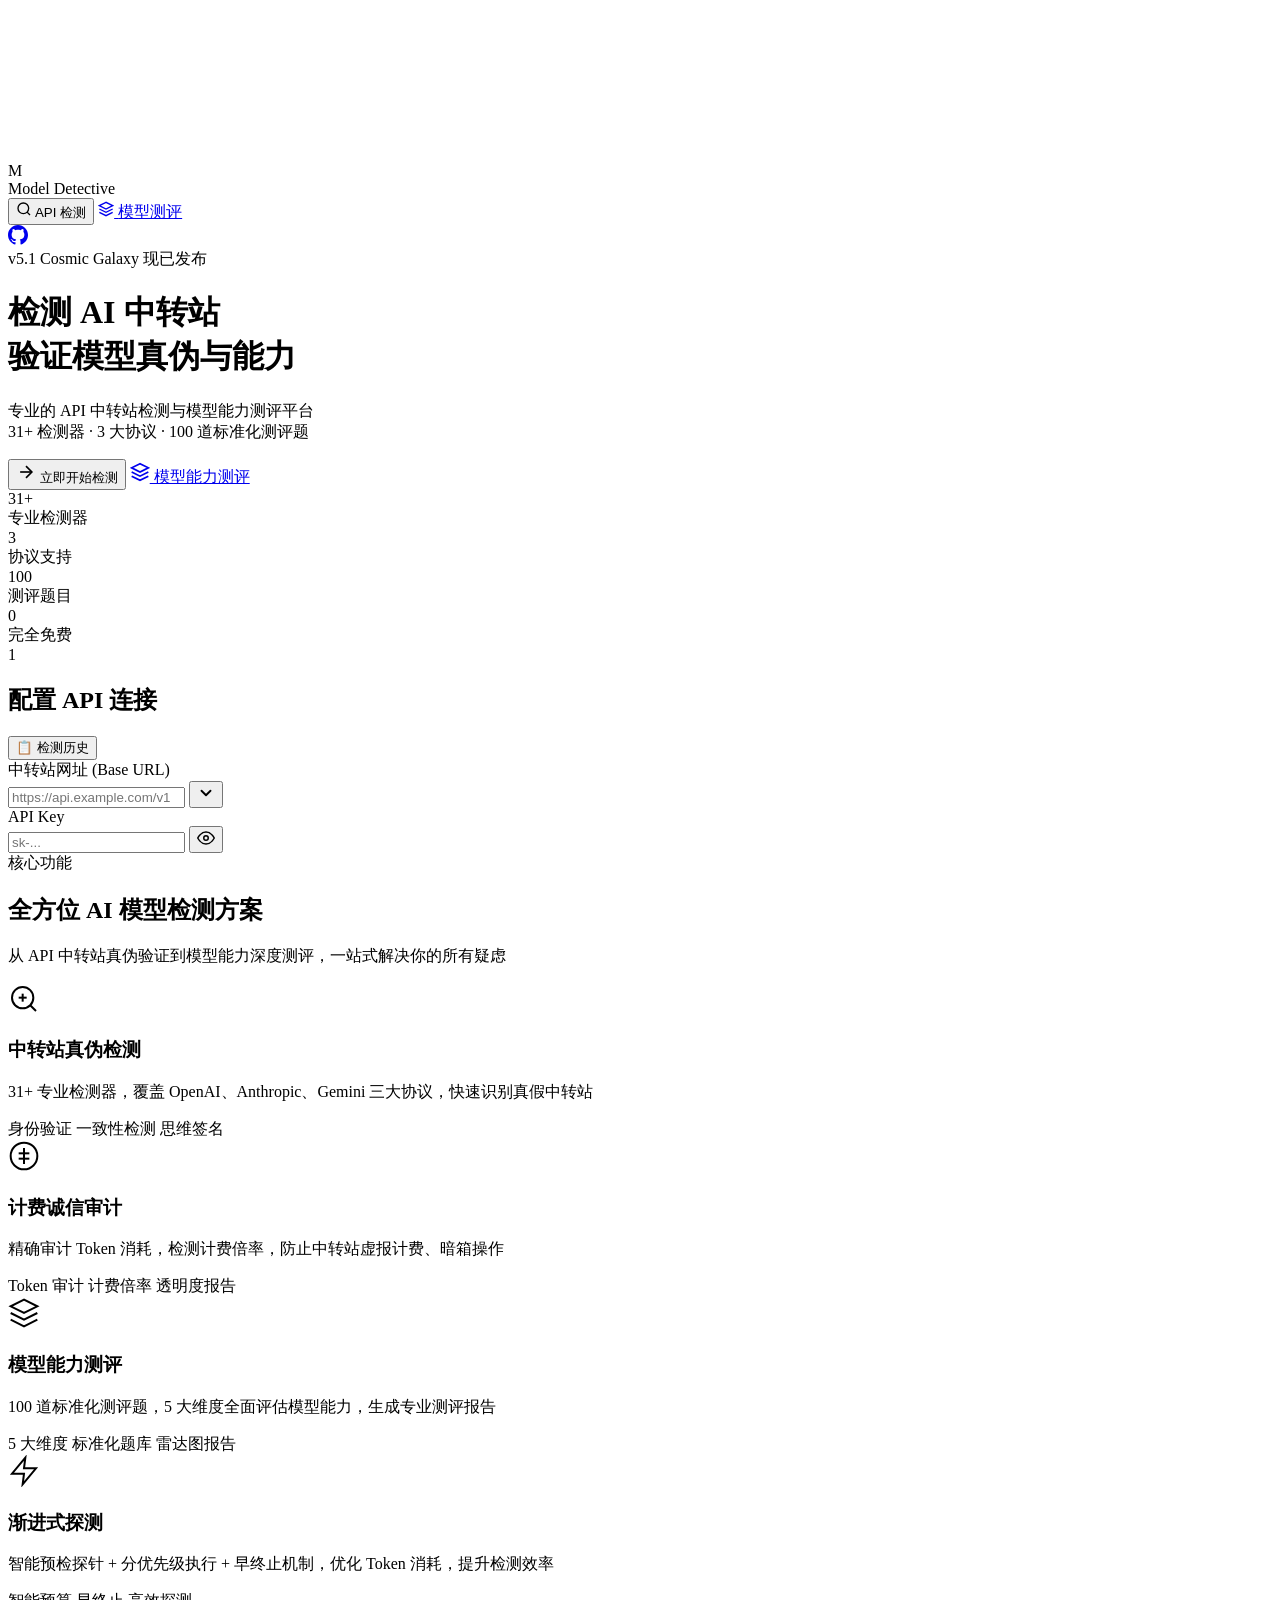
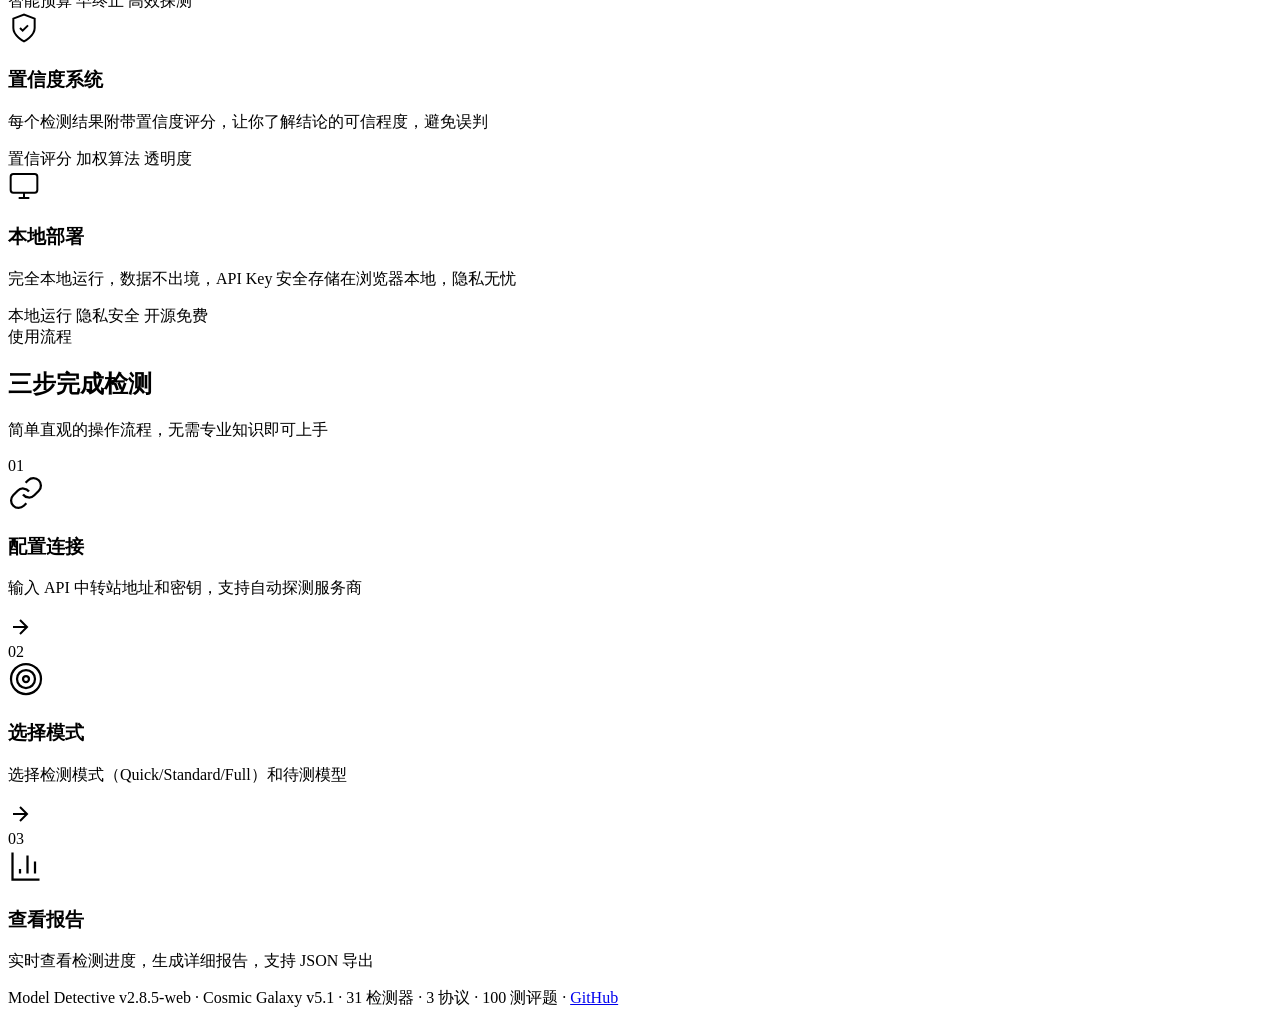
==== web/templates/index.html @ b05b96d1 "refactor: 移除按次收费模式（pay_per_call）相关代码 按次收费模式不是特殊检测逻辑，仅减少检测器数量+改变计费方式。 标准模式已能正确检测按次收费中转站（如 gorouter.ap" ====
<!DOCTYPE html>
<html lang="zh-CN">
<head>
    <meta charset="UTF-8">
    <meta name="viewport" content="width=device-width, initial-scale=1.0">
    <title>Model Detective — API 中转站检测 & 模型能力测评</title>
    <link rel="icon" href="data:image/svg+xml,<svg xmlns='http://www.w3.org/2000/svg' viewBox='0 0 100 100'><text y='.9em' font-size='90'>🔍</text></svg>">
    <link rel="preconnect" href="https://fonts.googleapis.com">
    <link rel="preconnect" href="https://fonts.gstatic.com" crossorigin>
    <link href="https://fonts.googleapis.com/css2?family=Inter:wght@400;500;600;700;800&family=JetBrains+Mono:wght@400;500;600&display=swap" rel="stylesheet">
    <link rel="stylesheet" href="/static/style.css?v=COSMIC_V5_1_20260804">
</head>
<body>
<canvas id="star-canvas"></canvas>
<div class="scroll-progress" id="scroll-progress"></div>
<div id="app">

<!-- ===== Navigation Bar ===== -->
<nav class="navbar">
    <div class="nav-brand" onclick="goToHome()" style="cursor: pointer;" title="返回首页">
        <div class="nav-logo">M</div>
        <span class="nav-title">Model Detective</span>
    </div>
    <div class="nav-tabs">
        <button class="nav-tab active" id="tab-detection" type="button">
            <span class="nav-tab-icon"><svg width="16" height="16" viewBox="0 0 24 24" fill="none" stroke="currentColor" stroke-width="2"><circle cx="11" cy="11" r="8"/><path d="m21 21-4.35-4.35"/></svg></span>
            <span class="nav-tab-text">API 检测</span>
        </button>
        <a href="/evaluation" class="nav-tab" id="tab-evaluation">
            <span class="nav-tab-icon"><svg width="16" height="16" viewBox="0 0 24 24" fill="none" stroke="currentColor" stroke-width="2"><path d="M12 2L2 7l10 5 10-5-10-5z"/><path d="M2 17l10 5 10-5"/><path d="M2 12l10 5 10-5"/></svg></span>
            <span class="nav-tab-text">模型测评</span>
        </a>
    </div>
    <div class="nav-actions">
        <a href="https://github.com" target="_blank" class="nav-link" title="GitHub">
            <svg width="20" height="20" viewBox="0 0 24 24" fill="currentColor"><path d="M12 0c-6.626 0-12 5.373-12 12 0 5.302 3.438 9.8 8.207 11.387.599.111.793-.261.793-.577v-2.234c-3.338.726-4.033-1.416-4.033-1.416-.546-1.387-1.333-1.756-1.333-1.756-1.089-.745.083-.729.083-.729 1.205.084 1.839 1.237 1.839 1.237 1.07 1.834 2.807 1.304 3.492.997.107-.775.418-1.305.762-1.604-2.665-.305-5.467-1.334-5.467-5.931 0-1.311.469-2.381 1.236-3.221-.124-.303-.535-1.524.117-3.176 0 0 1.008-.322 3.301 1.23.957-.266 1.983-.399 3.003-.404 1.02.005 2.047.138 3.006.404 2.291-1.552 3.297-1.23 3.297-1.23.653 1.653.242 2.874.118 3.176.77.84 1.235 1.911 1.235 3.221 0 4.609-2.807 5.624-5.479 5.921.43.372.823 1.102.823 2.222v3.293c0 .319.192.694.801.576 4.765-1.589 8.199-6.086 8.199-11.386 0-6.627-5.373-12-12-12z"/></svg>
        </a>
    </div>
</nav>

<!-- ===== Hero Section ===== -->
<header class="hero-section">
    <div class="hero-particles" id="hero-particles"></div>
    <div class="hero-aurora"></div>
    <div class="hero-content-wrapper">
        <div class="hero-badge">
            <span class="badge-dot"></span>
            <span>v5.1 Cosmic Galaxy 现已发布</span>
        </div>
<h1 class="hero-title">
                <span class="gradient-text cosmic-text">检测 AI 中转站</span>
                <br><span class="cosmic-subtitle">验证模型真伪与能力</span>
            </h1>
        <p class="hero-subtitle">
            专业的 API 中转站检测与模型能力测评平台
            <br>31+ 检测器 · 3 大协议 · 100 道标准化测评题
        </p>
        <div class="hero-cta">
            <button class="btn-cta-primary" onclick="scrollToConfig()" type="button">
                <span><svg width="20" height="20" viewBox="0 0 24 24" fill="none" stroke="currentColor" stroke-width="2"><path d="M5 12h14"/><path d="m12 5 7 7-7 7"/></svg></span> 立即开始检测
            </button>
            <a href="/evaluation" class="btn-cta-secondary">
                <span><svg width="20" height="20" viewBox="0 0 24 24" fill="none" stroke="currentColor" stroke-width="2"><path d="M12 2L2 7l10 5 10-5-10-5z"/><path d="M2 17l10 5 10-5"/><path d="M2 12l10 5 10-5"/></svg></span> 模型能力测评
            </a>
        </div>
        
        <!-- Stats Bar -->
        <div class="hero-stats-bar">
            <div class="stat-item">
                <div class="stat-number">31+</div>
                <div class="stat-label">专业检测器</div>
            </div>
            <div class="stat-divider"></div>
            <div class="stat-item">
                <div class="stat-number">3</div>
                <div class="stat-label">协议支持</div>
            </div>
            <div class="stat-divider"></div>
            <div class="stat-item">
                <div class="stat-number">100</div>
                <div class="stat-label">测评题目</div>
            </div>
            <div class="stat-divider"></div>
            <div class="stat-item">
                <div class="stat-number">0</div>
                <div class="stat-label">完全免费</div>
            </div>
        </div>
    </div>
    
</header>

<!-- ===== Quick Start Config Section ===== -->
<section class="quick-start-section" id="quick-start">
    <div class="container">
        <div class="card quick-config-card" id="step-config">
            <div class="card-head">
                <span class="step-badge">1</span>
                <h2>配置 API 连接</h2>
                <div class="card-actions">
                    <button class="btn-ghost" id="history-btn" type="button">📋 检测历史</button>
                </div>
            </div>
            <div class="card-body">
                <div class="field-row">
                    <div class="field">
                        <label for="base_url">中转站网址 (Base URL)</label>
                        <div class="input-wrap has-suffix">
                            <input type="text" id="base_url" placeholder="https://api.example.com/v1" autocomplete="off" spellcheck="false">
                            <button class="btn-icon" id="provider-btn" title="选择预置服务商" type="button">
                                <svg width="18" height="18" viewBox="0 0 24 24" fill="none" stroke="currentColor" stroke-width="2.5" stroke-linecap="round" stroke-linejoin="round"><polyline points="6 9 12 15 18 9"/></svg>
                            </button>
                            <div class="autocomplete" id="url-autocomplete" hidden></div>
                        </div>
                        <div class="dropdown" id="provider-dropdown" hidden>
                            <div class="dropdown-search">
                                <input type="text" id="provider-search" placeholder="搜索服务商..." autocomplete="off">
                            </div>
                            <div class="dropdown-list" id="provider-list"></div>
                        </div>
                    </div>
                    <div class="field">
                        <label for="api_key">API Key</label>
                        <div class="input-wrap has-suffix">
                            <input type="password" id="api_key" placeholder="sk-..." autocomplete="off" spellcheck="false">
                            <button class="btn-icon" id="toggle-key" title="显示/隐藏密钥" type="button">
                                <svg class="icon-eye" width="18" height="18" viewBox="0 0 24 24" fill="none" stroke="currentColor" stroke-width="2" stroke-linecap="round" stroke-linejoin="round"><path d="M1 12s4-8 11-8 11 8 11 8-4 8-11 8-11-8-11-8z"/><circle cx="12" cy="12" r="3"/></svg>
                                <svg class="icon-eye-off" width="18" height="18" viewBox="0 0 24 24" fill="none" stroke="currentColor" stroke-width="2" stroke-linecap="round" stroke-linejoin="round" style="display:none"><path d="M17.94 17.94A10.07 10.07 0 0 1 12 20c-7 0-11-8-11-8a18.45 18.45 0 0 1 5.06-5.94M9.9 4.24A9.12 9.12 0 0 1 12 4c7 0 11 8 11 8a18.5 18.5 0 0 1-2.16 3.19m-6.72-1.07a3 3 0 1 1-4.24-4.24"/><line x1="1" y1="1" x2="23" y2="23"/></svg>
                            </button>
                        </div>
                    </div>
                </div>
                

                <div class="probe-status" id="probe-pill" hidden></div>
                
                <!-- 探测成功后显示的内容 -->
                <div id="detection-workflow" hidden>
                    <!-- Step 2: Model Selection -->
                    <div class="workflow-step" id="workflow-models">
                        <div class="workflow-step-header">
                            <span class="step-badge">2</span>
                            <h3>选择检测模型</h3>
                            <div class="step-actions">
                                <button class="btn-ghost btn-sm" id="select-all-models" type="button">全选</button>
                                <button class="btn-ghost btn-sm" id="deselect-all-models" type="button">清空</button>
                                <button class="btn-ghost btn-sm" id="manual-model-btn" type="button">+ 手动添加</button>
                            </div>
                        </div>
                        <div class="selected-models-bar" id="selected-models-bar">
                            <span class="selected-count" id="selected-count">已选择 0 个模型</span>
                            <div class="selected-tags" id="selected-tags"></div>
                        </div>
                        <div class="manual-row" id="manual-input-row" hidden>
                            <input type="text" id="manual-model-input" placeholder="输入模型名 (如 gpt-4o, claude-sonnet-4-5-20250514)..." autocomplete="off">
                            <button class="btn-secondary" id="add-manual-model" type="button">添加</button>
                        </div>
                        <div class="tab-bar" id="protocol-tabs">
                            <button class="tab active" data-proto="all" type="button">全部</button>
                            <button class="tab" data-proto="anthropic" type="button"><span class="dot dot-anthropic"></span>Anthropic</button>
                            <button class="tab" data-proto="openai" type="button"><span class="dot dot-openai"></span>OpenAI</button>
                            <button class="tab" data-proto="gemini" type="button"><span class="dot dot-gemini"></span>Gemini</button>
                        </div>
                        <div class="model-grid" id="model-grid"></div>
                    </div>
                    
                    <!-- Step 3: Detection Mode -->
                    <div class="workflow-step" id="workflow-mode">
                        <div class="workflow-step-header">
                            <span class="step-badge">3</span>
                            <h3>检测模式</h3>
                        </div>
                        <div class="mode-grid">
                            <div class="mode-card" data-mode="quick">
                                <div class="mode-header">
                                    <h4>Quick</h4>
                                    <span class="mode-time">~15s</span>
                                </div>
                                <p class="mode-desc">快速检查：基础请求、模型一致性、响应格式</p>
                            </div>
                            <div class="mode-card selected" data-mode="standard">
                                <span class="mode-recommend">推荐</span>
                                <div class="mode-header">
                                    <h4>Standard</h4>
                                    <span class="mode-time">~40s</span>
                                </div>
                                <p class="mode-desc">均衡覆盖：函数调用、完整性、计费审计、思维链</p>
                            </div>
                            <div class="mode-card" data-mode="full">
                                <div class="mode-header">
                                    <h4>Full</h4>
                                    <span class="mode-time">~70s+</span>
                                </div>
                                <p class="mode-desc">深度审计：结构化输出、长上下文、多轮对话、并发</p>
                            </div>
                        </div>
                    </div>
                    
                    <!-- Step 4: Launch -->
                    <div class="workflow-step" id="workflow-launch">
                        <div class="workflow-step-header">
                            <span class="step-badge">4</span>
                            <h3>启动检测</h3>
                        </div>
                        <div class="launch-box">
                            <div class="launch-summary" id="launch-summary"></div>
                            <button class="btn-primary btn-block" id="start-btn" type="button">开始检测</button>
                        </div>
                    </div>
                </div>
            </div>
        </div>
    </div>
</section>

<!-- ===== Features Section ===== -->
<section class="features-section" id="features-section">
    <div class="section-header">
        <span class="section-tag">核心功能</span>
        <h2 class="section-title">全方位 AI 模型检测方案</h2>
        <p class="section-desc">从 API 中转站真伪验证到模型能力深度测评，一站式解决你的所有疑虑</p>
    </div>
    <div class="features-grid">
        <div class="feature-card">
            <div class="feature-icon-wrapper">
                <div class="feature-icon">
                    <svg width="32" height="32" viewBox="0 0 24 24" fill="none" stroke="currentColor" stroke-width="1.5"><circle cx="11" cy="11" r="8"/><path d="m21 21-4.35-4.35"/><path d="M11 8v6"/><path d="M8 11h6"/></svg>
                </div>
                <div class="feature-glow"></div>
            </div>
            <h3 class="feature-title">中转站真伪检测</h3>
            <p class="feature-desc">31+ 专业检测器，覆盖 OpenAI、Anthropic、Gemini 三大协议，快速识别真假中转站</p>
            <div class="feature-tags">
                <span class="feature-tag">身份验证</span>
                <span class="feature-tag">一致性检测</span>
                <span class="feature-tag">思维签名</span>
            </div>
        </div>
        <div class="feature-card">
            <div class="feature-icon-wrapper">
                <div class="feature-icon">
                    <svg width="32" height="32" viewBox="0 0 24 24" fill="none" stroke="currentColor" stroke-width="1.5"><circle cx="12" cy="12" r="10"/><path d="M12 6v12"/><path d="M8 10h8"/><path d="M8 14h8"/></svg>
                </div>
                <div class="feature-glow"></div>
            </div>
            <h3 class="feature-title">计费诚信审计</h3>
            <p class="feature-desc">精确审计 Token 消耗，检测计费倍率，防止中转站虚报计费、暗箱操作</p>
            <div class="feature-tags">
                <span class="feature-tag">Token 审计</span>
                <span class="feature-tag">计费倍率</span>
                <span class="feature-tag">透明度报告</span>
            </div>
        </div>
        <div class="feature-card">
            <div class="feature-icon-wrapper">
                <div class="feature-icon">
                    <svg width="32" height="32" viewBox="0 0 24 24" fill="none" stroke="currentColor" stroke-width="1.5"><path d="M12 2L2 7l10 5 10-5-10-5z"/><path d="M2 17l10 5 10-5"/><path d="M2 12l10 5 10-5"/></svg>
                </div>
                <div class="feature-glow"></div>
            </div>
            <h3 class="feature-title">模型能力测评</h3>
            <p class="feature-desc">100 道标准化测评题，5 大维度全面评估模型能力，生成专业测评报告</p>
            <div class="feature-tags">
                <span class="feature-tag">5 大维度</span>
                <span class="feature-tag">标准化题库</span>
                <span class="feature-tag">雷达图报告</span>
            </div>
        </div>
        <div class="feature-card">
            <div class="feature-icon-wrapper">
                <div class="feature-icon">
                    <svg width="32" height="32" viewBox="0 0 24 24" fill="none" stroke="currentColor" stroke-width="1.5"><polygon points="13 2 3 14 12 14 11 22 21 10 12 10 13 2"/></svg>
                </div>
                <div class="feature-glow"></div>
            </div>
            <h3 class="feature-title">渐进式探测</h3>
            <p class="feature-desc">智能预检探针 + 分优先级执行 + 早终止机制，优化 Token 消耗，提升检测效率</p>
            <div class="feature-tags">
                <span class="feature-tag">智能预算</span>
                <span class="feature-tag">早终止</span>
                <span class="feature-tag">高效探测</span>
            </div>
        </div>
        <div class="feature-card">
            <div class="feature-icon-wrapper">
                <div class="feature-icon">
                    <svg width="32" height="32" viewBox="0 0 24 24" fill="none" stroke="currentColor" stroke-width="1.5"><path d="M12 22s8-4 8-10V5l-8-3-8 3v7c0 6 8 10 8 10z"/><path d="m9 12 2 2 4-4"/></svg>
                </div>
                <div class="feature-glow"></div>
            </div>
            <h3 class="feature-title">置信度系统</h3>
            <p class="feature-desc">每个检测结果附带置信度评分，让你了解结论的可信程度，避免误判</p>
            <div class="feature-tags">
                <span class="feature-tag">置信评分</span>
                <span class="feature-tag">加权算法</span>
                <span class="feature-tag">透明度</span>
            </div>
        </div>
        <div class="feature-card">
            <div class="feature-icon-wrapper">
                <div class="feature-icon">
                    <svg width="32" height="32" viewBox="0 0 24 24" fill="none" stroke="currentColor" stroke-width="1.5"><rect x="2" y="3" width="20" height="14" rx="2" ry="2"/><line x1="8" y1="21" x2="16" y2="21"/><line x1="12" y1="17" x2="12" y2="21"/></svg>
                </div>
                <div class="feature-glow"></div>
            </div>
            <h3 class="feature-title">本地部署</h3>
            <p class="feature-desc">完全本地运行，数据不出境，API Key 安全存储在浏览器本地，隐私无忧</p>
            <div class="feature-tags">
                <span class="feature-tag">本地运行</span>
                <span class="feature-tag">隐私安全</span>
                <span class="feature-tag">开源免费</span>
            </div>
        </div>
    </div>
</section>

<!-- ===== How It Works Section ===== -->
<section class="how-it-works-section" id="how-it-works">
    <div class="section-header">
        <span class="section-tag">使用流程</span>
        <h2 class="section-title">三步完成检测</h2>
        <p class="section-desc">简单直观的操作流程，无需专业知识即可上手</p>
    </div>
    <div class="steps-container">
        <div class="step-card">
            <div class="step-number">01</div>
            <div class="step-content">
                <div class="step-icon"><svg width="36" height="36" viewBox="0 0 24 24" fill="none" stroke="currentColor" stroke-width="1.5"><path d="M10 13a5 5 0 0 0 7.54.54l3-3a5 5 0 0 0-7.07-7.07l-1.72 1.71"/><path d="M14 11a5 5 0 0 0-7.54-.54l-3 3a5 5 0 0 0 7.07 7.07l1.71-1.71"/></svg></div>
                <h3 class="step-title">配置连接</h3>
                <p class="step-desc">输入 API 中转站地址和密钥，支持自动探测服务商</p>
            </div>
            <div class="step-arrow">
                <svg width="24" height="24" viewBox="0 0 24 24" fill="none" stroke="currentColor" stroke-width="2"><path d="M5 12h14M12 5l7 7-7 7"/></svg>
            </div>
        </div>
        <div class="step-card">
            <div class="step-number">02</div>
            <div class="step-content">
                <div class="step-icon"><svg width="36" height="36" viewBox="0 0 24 24" fill="none" stroke="currentColor" stroke-width="1.5"><circle cx="12" cy="12" r="10"/><circle cx="12" cy="12" r="6"/><circle cx="12" cy="12" r="2"/></svg></div>
                <h3 class="step-title">选择模式</h3>
                <p class="step-desc">选择检测模式（Quick/Standard/Full）和待测模型</p>
            </div>
            <div class="step-arrow">
                <svg width="24" height="24" viewBox="0 0 24 24" fill="none" stroke="currentColor" stroke-width="2"><path d="M5 12h14M12 5l7 7-7 7"/></svg>
            </div>
        </div>
        <div class="step-card">
            <div class="step-number">03</div>
            <div class="step-content">
                <div class="step-icon"><svg width="36" height="36" viewBox="0 0 24 24" fill="none" stroke="currentColor" stroke-width="1.5"><path d="M3 3v18h18"/><path d="M18 17V9"/><path d="M13 17V5"/><path d="M8 17v-3"/></svg></div>
                <h3 class="step-title">查看报告</h3>
                <p class="step-desc">实时查看检测进度，生成详细报告，支持 JSON 导出</p>
            </div>
        </div>
    </div>
</section>

<main class="container">

<!-- ===== API Detection Section ===== -->
<section id="section-detection">

<!-- ===== Step 5: Results ===== -->
<div class="card" id="step-results" hidden>
    <div class="card-head">
        <span class="step-badge">5</span>
        <h2>检测结果</h2>
    </div>
    <div class="card-body">
        <div id="progress-container"></div>
        <div id="results-container"></div>
    </div>
</div>

</section>

<!-- ===== Model Evaluation Section (已迁移至 /evaluation 独立页面) ===== -->
<section id="section-evaluation" hidden>

<!-- Evaluation Step 1: Connection -->
<div class="card eval-card" id="eval-step-config">
    <div class="card-head">
        <span class="step-badge eval-badge">1</span>
        <h2>🧪 测评配置</h2>
    </div>
    <div class="card-body">
        <div class="eval-intro">
            <p>配置要测评的 API 中转站，用于发送测试题目并获取模型回答。</p>
        </div>
        <div class="field-row">
            <div class="field">
                <label for="eval-base_url">中转站网址 (Base URL)</label>
                <div class="input-wrap has-suffix">
                    <input type="text" id="eval-base_url" placeholder="https://api.example.com/v1" autocomplete="off" spellcheck="false">
                    <button class="btn-icon" id="eval-provider-btn" title="选择预置服务商" type="button">
                        <svg width="18" height="18" viewBox="0 0 24 24" fill="none" stroke="currentColor" stroke-width="2.5" stroke-linecap="round" stroke-linejoin="round"><polyline points="6 9 12 15 18 9"/></svg>
                    </button>
                    <div class="autocomplete" id="eval-url-autocomplete" hidden></div>
                </div>
                <div class="dropdown" id="eval-provider-dropdown" hidden>
                    <div class="dropdown-search">
                        <input type="text" id="eval-provider-search" placeholder="搜索服务商..." autocomplete="off">
                    </div>
                    <div class="dropdown-list" id="eval-provider-list"></div>
                </div>
            </div>
            <div class="field">
                <label for="eval-api_key">API Key</label>
                <div class="input-wrap has-suffix">
                    <input type="password" id="eval-api_key" placeholder="sk-..." autocomplete="off" spellcheck="false">
                    <button class="btn-icon" id="eval-toggle-key" title="显示/隐藏密钥" type="button">
                        <svg class="icon-eye" width="18" height="18" viewBox="0 0 24 24" fill="none" stroke="currentColor" stroke-width="2" stroke-linecap="round" stroke-linejoin="round"><path d="M1 12s4-8 11-8 11 8 11 8-4 8-11 8-11-8-11-8z"/><circle cx="12" cy="12" r="3"/></svg>
                        <svg class="icon-eye-off" width="18" height="18" viewBox="0 0 24 24" fill="none" stroke="currentColor" stroke-width="2" stroke-linecap="round" stroke-linejoin="round" style="display:none"><path d="M17.94 17.94A10.07 10.07 0 0 1 12 20c-7 0-11-8-11-8a18.45 18.45 0 0 1 5.06-5.94M9.9 4.24A9.12 9.12 0 0 1 12 4c7 0 11 8 11 8a18.5 18.5 0 0 1-2.16 3.19m-6.72-1.07a3 3 0 1 1-4.24-4.24"/><line x1="1" y1="1" x2="23" y2="23"/></svg>
                    </button>
                </div>
            </div>
        </div>
        <div class="probe-status" id="eval-probe-pill" hidden></div>
    </div>
</div>

<!-- Evaluation Step 2: Models -->
<div class="card" id="eval-step-models" hidden>
    <div class="card-head">
        <span class="step-badge">2</span>
        <h2>选择待测评模型</h2>
        <div class="card-actions">
            <button class="btn-ghost" id="eval-select-all-models" type="button">全选</button>
            <button class="btn-ghost" id="eval-deselect-all-models" type="button">清空</button>
            <button class="btn-ghost" id="eval-manual-model-btn" type="button">+ 手动添加</button>
        </div>
    </div>
    <div class="card-body">
        <div class="tab-bar" id="eval-protocol-tabs">
            <button class="tab active" data-eval-proto="all" type="button">全部</button>
            <button class="tab" data-eval-proto="anthropic" type="button"><span class="dot dot-anthropic"></span>Anthropic</button>
            <button class="tab" data-eval-proto="openai" type="button"><span class="dot dot-openai"></span>OpenAI</button>
            <button class="tab" data-eval-proto="gemini" type="button"><span class="dot dot-gemini"></span>Gemini</button>
        </div>
        <div class="manual-row" id="eval-manual-input-row" hidden>
            <input type="text" id="eval-manual-model-input" placeholder="输入模型名 (如 gpt-4o, claude-sonnet-4-5-20250514)..." autocomplete="off">
            <button class="btn-secondary" id="eval-add-manual-model" type="button">添加</button>
        </div>
        <div class="model-grid" id="eval-model-grid"></div>
        <div class="eval-section" style="margin-top: 1rem;">
            <div class="eval-section-title"><span class="icon">📋</span> 或手动输入模型列表（每行一个，或逗号分隔）</div>
            <textarea class="eval-models-input" id="eval-models-input" placeholder="agnes-2.5-flash&#10;deepseek-v4-pro&#10;mimo-v2.5-pro&#10;qwen-3.7-max&#10;glm-5.2"></textarea>
        </div>
    </div>
</div>

<!-- Evaluation Step 3: Dimensions -->
<div class="card" id="eval-step-dimensions" hidden>
    <div class="card-head">
        <span class="step-badge">3</span>
        <h2>选择测评维度</h2>
    </div>
    <div class="card-body">
        <div class="eval-section">
            <div class="eval-section-title"><span class="icon">📊</span> 测评维度（可多选）</div>
            <div class="eval-dimensions" id="eval-dimensions">
                <label class="eval-dim-checkbox checked" data-dim="basic_language">
                    <input type="checkbox" checked> 基础语言
                </label>
                <label class="eval-dim-checkbox checked" data-dim="technical">
                    <input type="checkbox" checked> 技术能力
                </label>
                <label class="eval-dim-checkbox checked" data-dim="advanced_cognition">
                    <input type="checkbox" checked> 高级认知
                </label>
                <label class="eval-dim-checkbox checked" data-dim="practical">
                    <input type="checkbox" checked> 实用能力
                </label>
                <label class="eval-dim-checkbox checked" data-dim="boundary">
                    <input type="checkbox" checked> 边界鲁棒
                </label>
            </div>
        </div>
        <div class="eval-section">
            <div class="eval-section-title"><span class="icon">⚡</span> 测评模式</div>
            <div class="eval-difficulty-row" id="eval-difficulty">
                <div class="eval-difficulty-option active" data-diff="quick">
                    <div class="diff-label">精简版</div>
                    <div class="diff-desc">20题 · 快速预览</div>
                    <div class="diff-time">~2分钟/模型</div>
                </div>
                <div class="eval-difficulty-option" data-diff="standard">
                    <div class="diff-label">标准版</div>
                    <div class="diff-desc">40题 · 均衡覆盖</div>
                    <div class="diff-time">~5分钟/模型</div>
                </div>
                <div class="eval-difficulty-option" data-diff="full">
                    <div class="diff-label">完整版</div>
                    <div class="diff-desc">100题 · 全面测评</div>
                    <div class="diff-time">~12分钟/模型</div>
                </div>
            </div>
        </div>
    </div>
</div>

<!-- Evaluation Step 4: Launch -->
<div class="card" id="eval-step-launch" hidden>
    <div class="card-head">
        <span class="step-badge">4</span>
        <h2>启动测评</h2>
    </div>
    <div class="card-body">
        <div class="summary-box" id="eval-launch-summary"></div>
        <button class="btn-primary btn-block" id="eval-start-btn" type="button">开始测评</button>
    </div>
</div>

<!-- Evaluation Step 5: Results -->
<div class="card" id="eval-step-results" hidden>
    <div class="card-head">
        <span class="step-badge">5</span>
        <h2>测评结果</h2>
    </div>
    <div class="card-body">
        <div id="eval-progress-container"></div>
        <div id="eval-results-container"></div>
    </div>
</div>

</section>

</main>

<!-- 回到顶部按钮 -->
<div id="back-to-top" class="back-to-top" style="display: none;">
    <button class="btn-top" onclick="window.scrollTo({top: 0, behavior: 'smooth'})" type="button" title="回到顶部">
        <svg width="20" height="20" viewBox="0 0 24 24" fill="none" stroke="currentColor" stroke-width="2.5" stroke-linecap="round" stroke-linejoin="round"><path d="M18 15l-6-6-6 6"/></svg>
    </button>
</div>

<footer class="footer">
    Model Detective v2.8.5-web · Cosmic Galaxy v5.1 · 31 检测器 · 3 协议 · 100 测评题 · <a href="https://github.com" target="_blank">GitHub</a>
</footer>

</div>
<script src="/static/starfield.js?v=COSMIC_V5_1_20260804"></script>
<script src="/static/app.js?v=COSMIC_V5_1_20260804"></script>
</body>
</html>
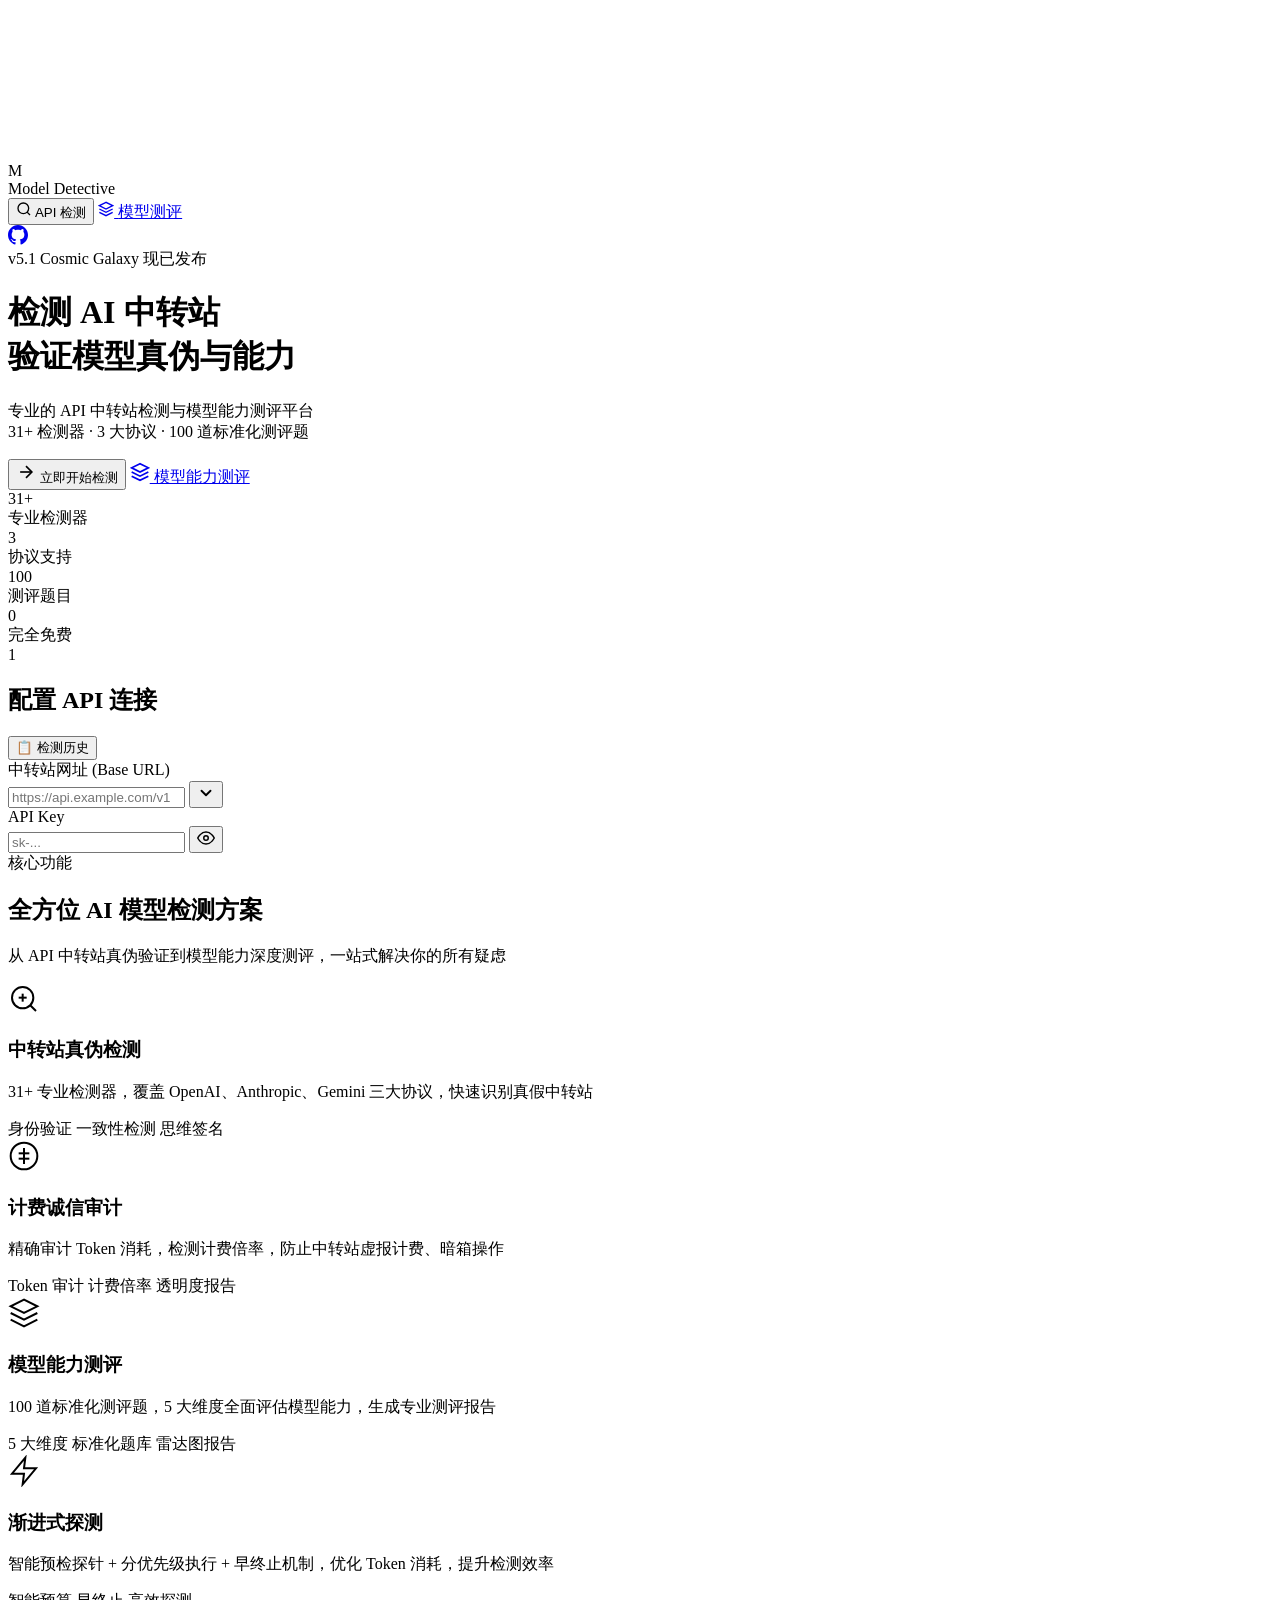
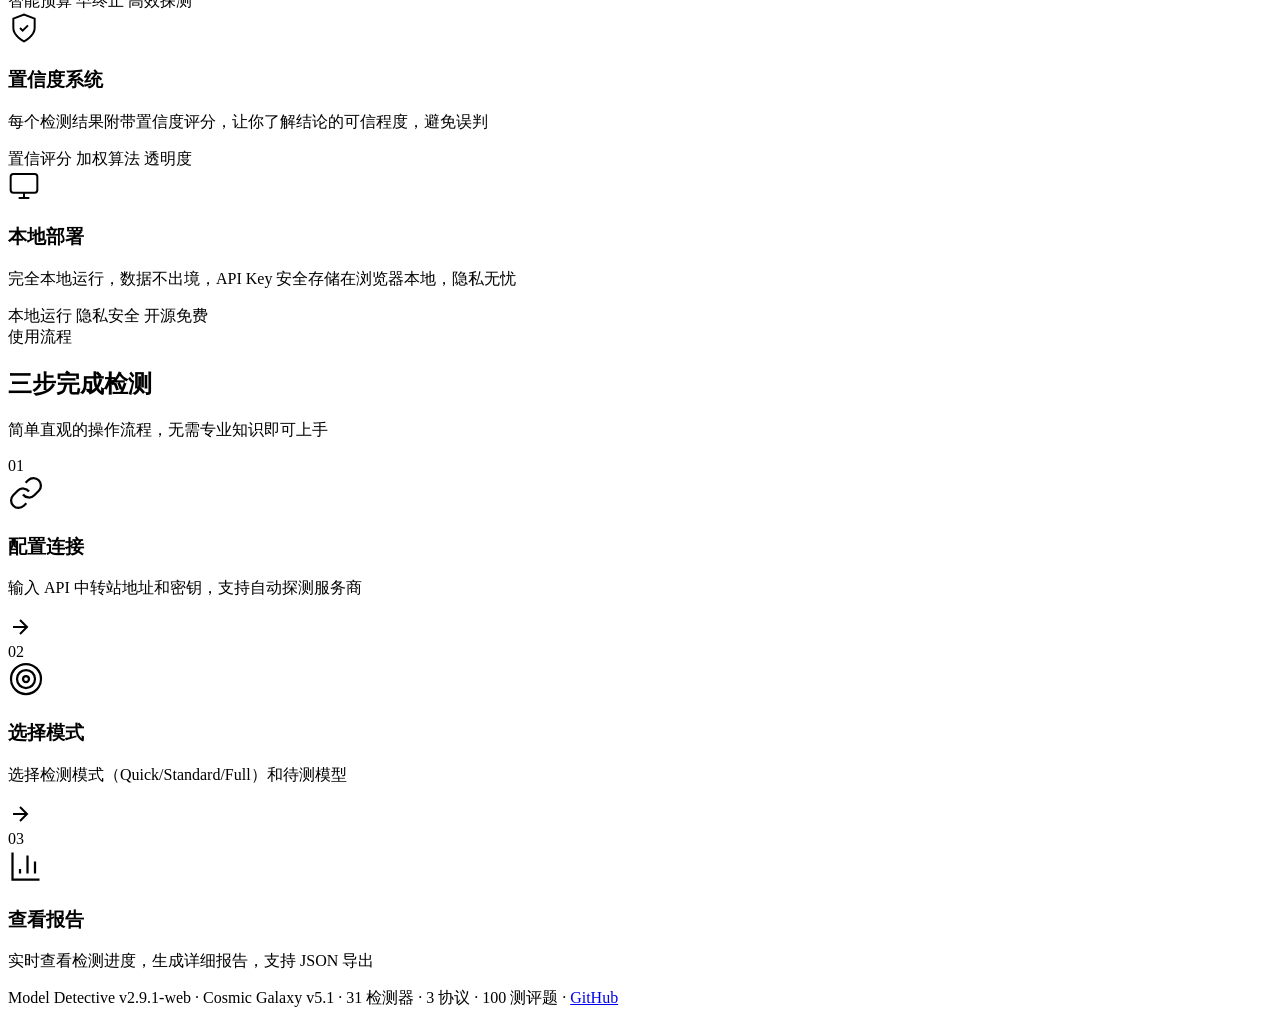
==== commit ef371e11: "fix: 自检修正——版本常量、GitHub 链接、移除残留硬编码 Key、文档计数 - 自检发现保留的 scripts/billing_audit.py 仍硬编码已作废的 qlhazycoder  " ====
--- a/web/templates/index.html
+++ b/web/templates/index.html
@@ -32,7 +32,7 @@
         </a>
     </div>
     <div class="nav-actions">
-        <a href="https://github.com" target="_blank" class="nav-link" title="GitHub">
+        <a href="https://github.com/Evan05-Ai/model-detective-v5" target="_blank" class="nav-link" title="GitHub">
             <svg width="20" height="20" viewBox="0 0 24 24" fill="currentColor"><path d="M12 0c-6.626 0-12 5.373-12 12 0 5.302 3.438 9.8 8.207 11.387.599.111.793-.261.793-.577v-2.234c-3.338.726-4.033-1.416-4.033-1.416-.546-1.387-1.333-1.756-1.333-1.756-1.089-.745.083-.729.083-.729 1.205.084 1.839 1.237 1.839 1.237 1.07 1.834 2.807 1.304 3.492.997.107-.775.418-1.305.762-1.604-2.665-.305-5.467-1.334-5.467-5.931 0-1.311.469-2.381 1.236-3.221-.124-.303-.535-1.524.117-3.176 0 0 1.008-.322 3.301 1.23.957-.266 1.983-.399 3.003-.404 1.02.005 2.047.138 3.006.404 2.291-1.552 3.297-1.23 3.297-1.23.653 1.653.242 2.874.118 3.176.77.84 1.235 1.911 1.235 3.221 0 4.609-2.807 5.624-5.479 5.921.43.372.823 1.102.823 2.222v3.293c0 .319.192.694.801.576 4.765-1.589 8.199-6.086 8.199-11.386 0-6.627-5.373-12-12-12z"/></svg>
         </a>
     </div>
@@ -535,7 +535,7 @@
 </div>
 
 <footer class="footer">
-    Model Detective v2.8.5-web · Cosmic Galaxy v5.1 · 31 检测器 · 3 协议 · 100 测评题 · <a href="https://github.com" target="_blank">GitHub</a>
+    Model Detective v2.9.1-web · Cosmic Galaxy v5.1 · 31 检测器 · 3 协议 · 100 测评题 · <a href="https://github.com/Evan05-Ai/model-detective-v5" target="_blank">GitHub</a>
 </footer>
 
 </div>
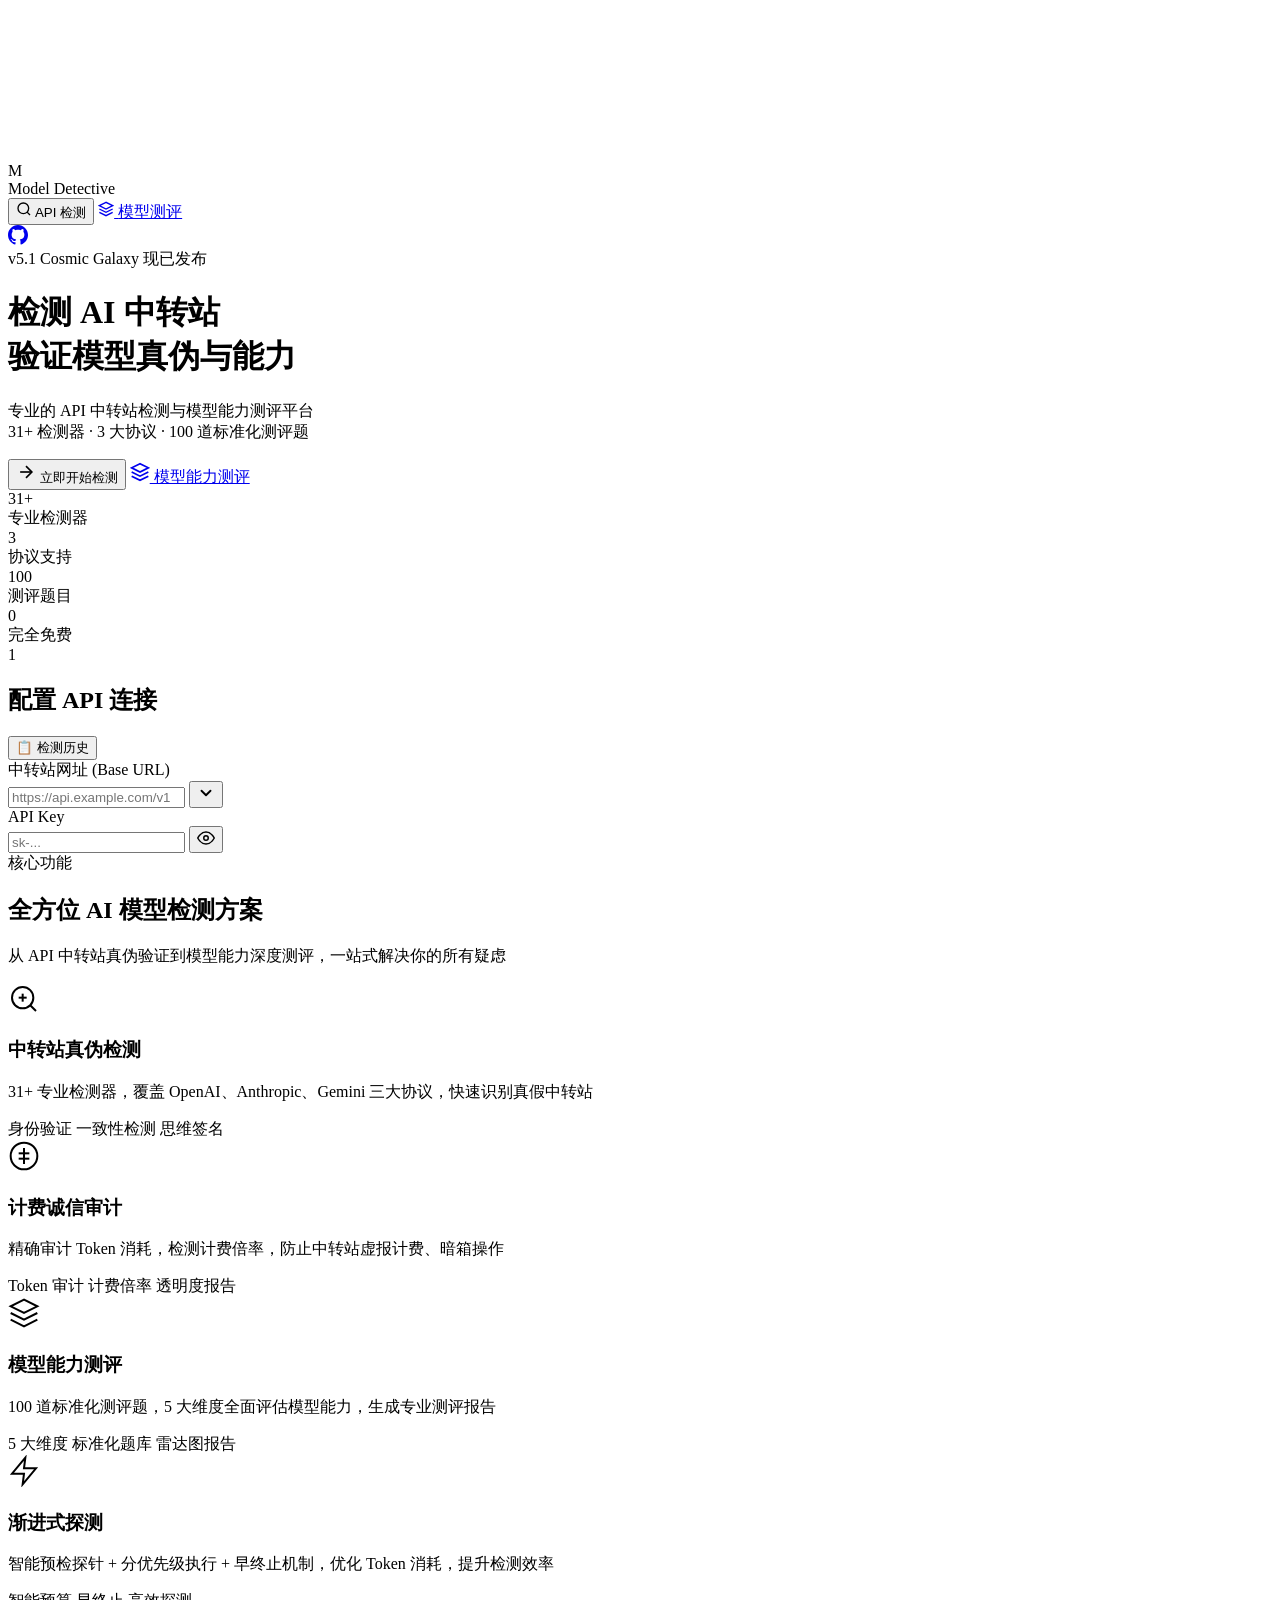
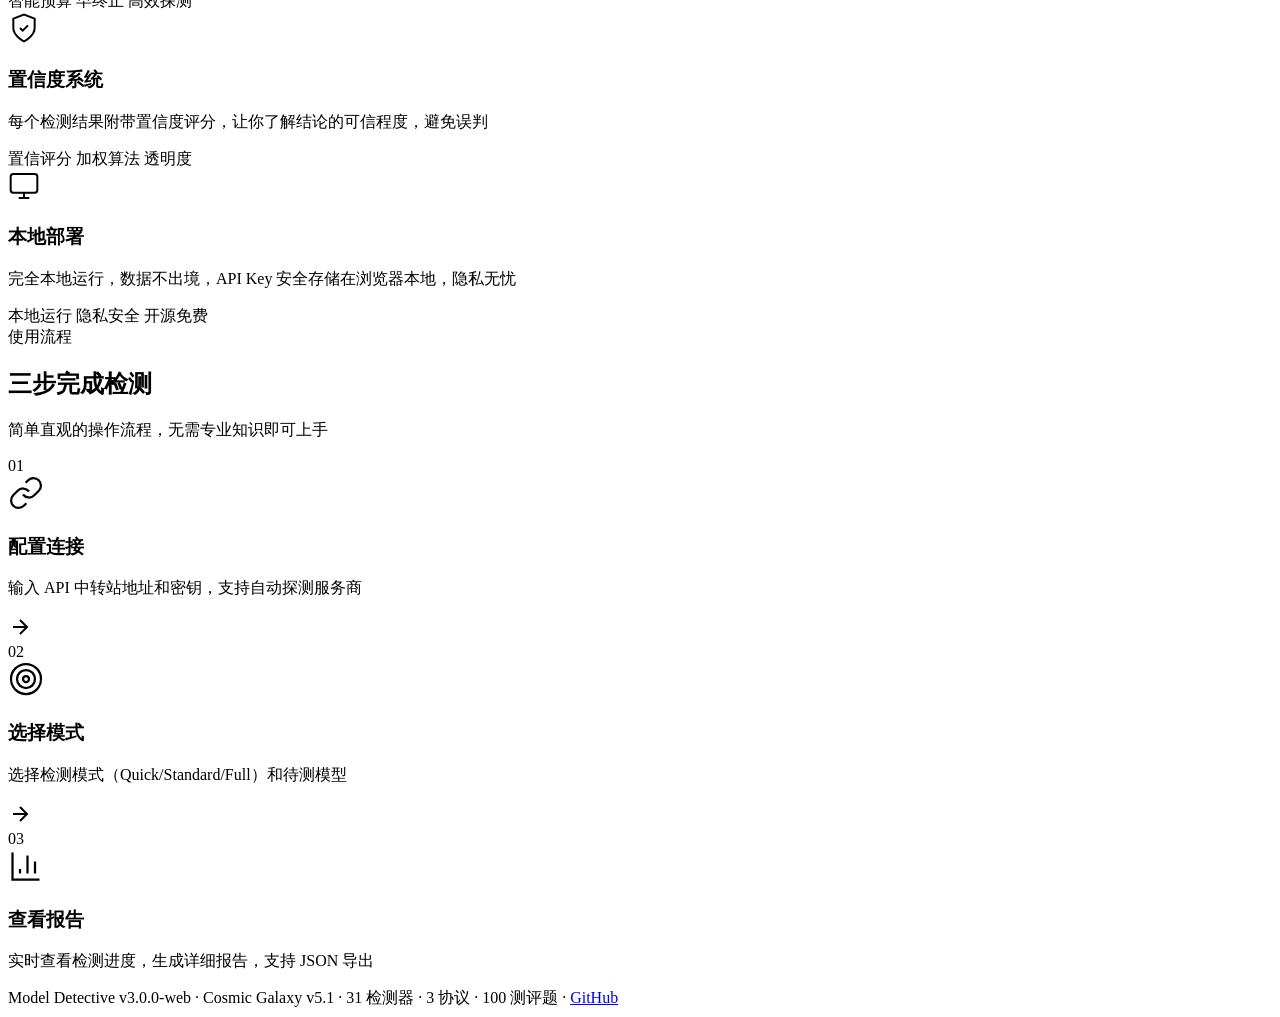
==== commit 477b1cc7: "feat: v3.0.0 惊艳升级——测评评分引擎重写 + SSRF 重定向防护 + 检测器升级 + 死代码清理 P1 修复: - 测评维度选择不再被 difficulty 静默覆盖（抽取 _sele" ====
--- a/web/templates/index.html
+++ b/web/templates/index.html
@@ -8,7 +8,7 @@
     <link rel="preconnect" href="https://fonts.googleapis.com">
     <link rel="preconnect" href="https://fonts.gstatic.com" crossorigin>
     <link href="https://fonts.googleapis.com/css2?family=Inter:wght@400;500;600;700;800&family=JetBrains+Mono:wght@400;500;600&display=swap" rel="stylesheet">
-    <link rel="stylesheet" href="/static/style.css?v=COSMIC_V5_1_20260804">
+    <link rel="stylesheet" href="/static/style.css?v=COSMIC_V300_20260906">
 </head>
 <body>
 <canvas id="star-canvas"></canvas>
@@ -374,157 +374,6 @@
 
 </section>
 
-<!-- ===== Model Evaluation Section (已迁移至 /evaluation 独立页面) ===== -->
-<section id="section-evaluation" hidden>
-
-<!-- Evaluation Step 1: Connection -->
-<div class="card eval-card" id="eval-step-config">
-    <div class="card-head">
-        <span class="step-badge eval-badge">1</span>
-        <h2>🧪 测评配置</h2>
-    </div>
-    <div class="card-body">
-        <div class="eval-intro">
-            <p>配置要测评的 API 中转站，用于发送测试题目并获取模型回答。</p>
-        </div>
-        <div class="field-row">
-            <div class="field">
-                <label for="eval-base_url">中转站网址 (Base URL)</label>
-                <div class="input-wrap has-suffix">
-                    <input type="text" id="eval-base_url" placeholder="https://api.example.com/v1" autocomplete="off" spellcheck="false">
-                    <button class="btn-icon" id="eval-provider-btn" title="选择预置服务商" type="button">
-                        <svg width="18" height="18" viewBox="0 0 24 24" fill="none" stroke="currentColor" stroke-width="2.5" stroke-linecap="round" stroke-linejoin="round"><polyline points="6 9 12 15 18 9"/></svg>
-                    </button>
-                    <div class="autocomplete" id="eval-url-autocomplete" hidden></div>
-                </div>
-                <div class="dropdown" id="eval-provider-dropdown" hidden>
-                    <div class="dropdown-search">
-                        <input type="text" id="eval-provider-search" placeholder="搜索服务商..." autocomplete="off">
-                    </div>
-                    <div class="dropdown-list" id="eval-provider-list"></div>
-                </div>
-            </div>
-            <div class="field">
-                <label for="eval-api_key">API Key</label>
-                <div class="input-wrap has-suffix">
-                    <input type="password" id="eval-api_key" placeholder="sk-..." autocomplete="off" spellcheck="false">
-                    <button class="btn-icon" id="eval-toggle-key" title="显示/隐藏密钥" type="button">
-                        <svg class="icon-eye" width="18" height="18" viewBox="0 0 24 24" fill="none" stroke="currentColor" stroke-width="2" stroke-linecap="round" stroke-linejoin="round"><path d="M1 12s4-8 11-8 11 8 11 8-4 8-11 8-11-8-11-8z"/><circle cx="12" cy="12" r="3"/></svg>
-                        <svg class="icon-eye-off" width="18" height="18" viewBox="0 0 24 24" fill="none" stroke="currentColor" stroke-width="2" stroke-linecap="round" stroke-linejoin="round" style="display:none"><path d="M17.94 17.94A10.07 10.07 0 0 1 12 20c-7 0-11-8-11-8a18.45 18.45 0 0 1 5.06-5.94M9.9 4.24A9.12 9.12 0 0 1 12 4c7 0 11 8 11 8a18.5 18.5 0 0 1-2.16 3.19m-6.72-1.07a3 3 0 1 1-4.24-4.24"/><line x1="1" y1="1" x2="23" y2="23"/></svg>
-                    </button>
-                </div>
-            </div>
-        </div>
-        <div class="probe-status" id="eval-probe-pill" hidden></div>
-    </div>
-</div>
-
-<!-- Evaluation Step 2: Models -->
-<div class="card" id="eval-step-models" hidden>
-    <div class="card-head">
-        <span class="step-badge">2</span>
-        <h2>选择待测评模型</h2>
-        <div class="card-actions">
-            <button class="btn-ghost" id="eval-select-all-models" type="button">全选</button>
-            <button class="btn-ghost" id="eval-deselect-all-models" type="button">清空</button>
-            <button class="btn-ghost" id="eval-manual-model-btn" type="button">+ 手动添加</button>
-        </div>
-    </div>
-    <div class="card-body">
-        <div class="tab-bar" id="eval-protocol-tabs">
-            <button class="tab active" data-eval-proto="all" type="button">全部</button>
-            <button class="tab" data-eval-proto="anthropic" type="button"><span class="dot dot-anthropic"></span>Anthropic</button>
-            <button class="tab" data-eval-proto="openai" type="button"><span class="dot dot-openai"></span>OpenAI</button>
-            <button class="tab" data-eval-proto="gemini" type="button"><span class="dot dot-gemini"></span>Gemini</button>
-        </div>
-        <div class="manual-row" id="eval-manual-input-row" hidden>
-            <input type="text" id="eval-manual-model-input" placeholder="输入模型名 (如 gpt-4o, claude-sonnet-4-5-20250514)..." autocomplete="off">
-            <button class="btn-secondary" id="eval-add-manual-model" type="button">添加</button>
-        </div>
-        <div class="model-grid" id="eval-model-grid"></div>
-        <div class="eval-section" style="margin-top: 1rem;">
-            <div class="eval-section-title"><span class="icon">📋</span> 或手动输入模型列表（每行一个，或逗号分隔）</div>
-            <textarea class="eval-models-input" id="eval-models-input" placeholder="agnes-2.5-flash&#10;deepseek-v4-pro&#10;mimo-v2.5-pro&#10;qwen-3.7-max&#10;glm-5.2"></textarea>
-        </div>
-    </div>
-</div>
-
-<!-- Evaluation Step 3: Dimensions -->
-<div class="card" id="eval-step-dimensions" hidden>
-    <div class="card-head">
-        <span class="step-badge">3</span>
-        <h2>选择测评维度</h2>
-    </div>
-    <div class="card-body">
-        <div class="eval-section">
-            <div class="eval-section-title"><span class="icon">📊</span> 测评维度（可多选）</div>
-            <div class="eval-dimensions" id="eval-dimensions">
-                <label class="eval-dim-checkbox checked" data-dim="basic_language">
-                    <input type="checkbox" checked> 基础语言
-                </label>
-                <label class="eval-dim-checkbox checked" data-dim="technical">
-                    <input type="checkbox" checked> 技术能力
-                </label>
-                <label class="eval-dim-checkbox checked" data-dim="advanced_cognition">
-                    <input type="checkbox" checked> 高级认知
-                </label>
-                <label class="eval-dim-checkbox checked" data-dim="practical">
-                    <input type="checkbox" checked> 实用能力
-                </label>
-                <label class="eval-dim-checkbox checked" data-dim="boundary">
-                    <input type="checkbox" checked> 边界鲁棒
-                </label>
-            </div>
-        </div>
-        <div class="eval-section">
-            <div class="eval-section-title"><span class="icon">⚡</span> 测评模式</div>
-            <div class="eval-difficulty-row" id="eval-difficulty">
-                <div class="eval-difficulty-option active" data-diff="quick">
-                    <div class="diff-label">精简版</div>
-                    <div class="diff-desc">20题 · 快速预览</div>
-                    <div class="diff-time">~2分钟/模型</div>
-                </div>
-                <div class="eval-difficulty-option" data-diff="standard">
-                    <div class="diff-label">标准版</div>
-                    <div class="diff-desc">40题 · 均衡覆盖</div>
-                    <div class="diff-time">~5分钟/模型</div>
-                </div>
-                <div class="eval-difficulty-option" data-diff="full">
-                    <div class="diff-label">完整版</div>
-                    <div class="diff-desc">100题 · 全面测评</div>
-                    <div class="diff-time">~12分钟/模型</div>
-                </div>
-            </div>
-        </div>
-    </div>
-</div>
-
-<!-- Evaluation Step 4: Launch -->
-<div class="card" id="eval-step-launch" hidden>
-    <div class="card-head">
-        <span class="step-badge">4</span>
-        <h2>启动测评</h2>
-    </div>
-    <div class="card-body">
-        <div class="summary-box" id="eval-launch-summary"></div>
-        <button class="btn-primary btn-block" id="eval-start-btn" type="button">开始测评</button>
-    </div>
-</div>
-
-<!-- Evaluation Step 5: Results -->
-<div class="card" id="eval-step-results" hidden>
-    <div class="card-head">
-        <span class="step-badge">5</span>
-        <h2>测评结果</h2>
-    </div>
-    <div class="card-body">
-        <div id="eval-progress-container"></div>
-        <div id="eval-results-container"></div>
-    </div>
-</div>
-
-</section>
-
 </main>
 
 <!-- 回到顶部按钮 -->
@@ -535,11 +384,11 @@
 </div>
 
 <footer class="footer">
-    Model Detective v2.9.1-web · Cosmic Galaxy v5.1 · 31 检测器 · 3 协议 · 100 测评题 · <a href="https://github.com/Evan05-Ai/model-detective-v5" target="_blank">GitHub</a>
+    Model Detective v3.0.0-web · Cosmic Galaxy v5.1 · 31 检测器 · 3 协议 · 100 测评题 · <a href="https://github.com/Evan05-Ai/model-detective-v5" target="_blank">GitHub</a>
 </footer>
 
 </div>
-<script src="/static/starfield.js?v=COSMIC_V5_1_20260804"></script>
-<script src="/static/app.js?v=COSMIC_V5_1_20260804"></script>
+<script src="/static/starfield.js?v=COSMIC_V300_20260906"></script>
+<script src="/static/app.js?v=COSMIC_V300_20260906"></script>
 </body>
 </html>
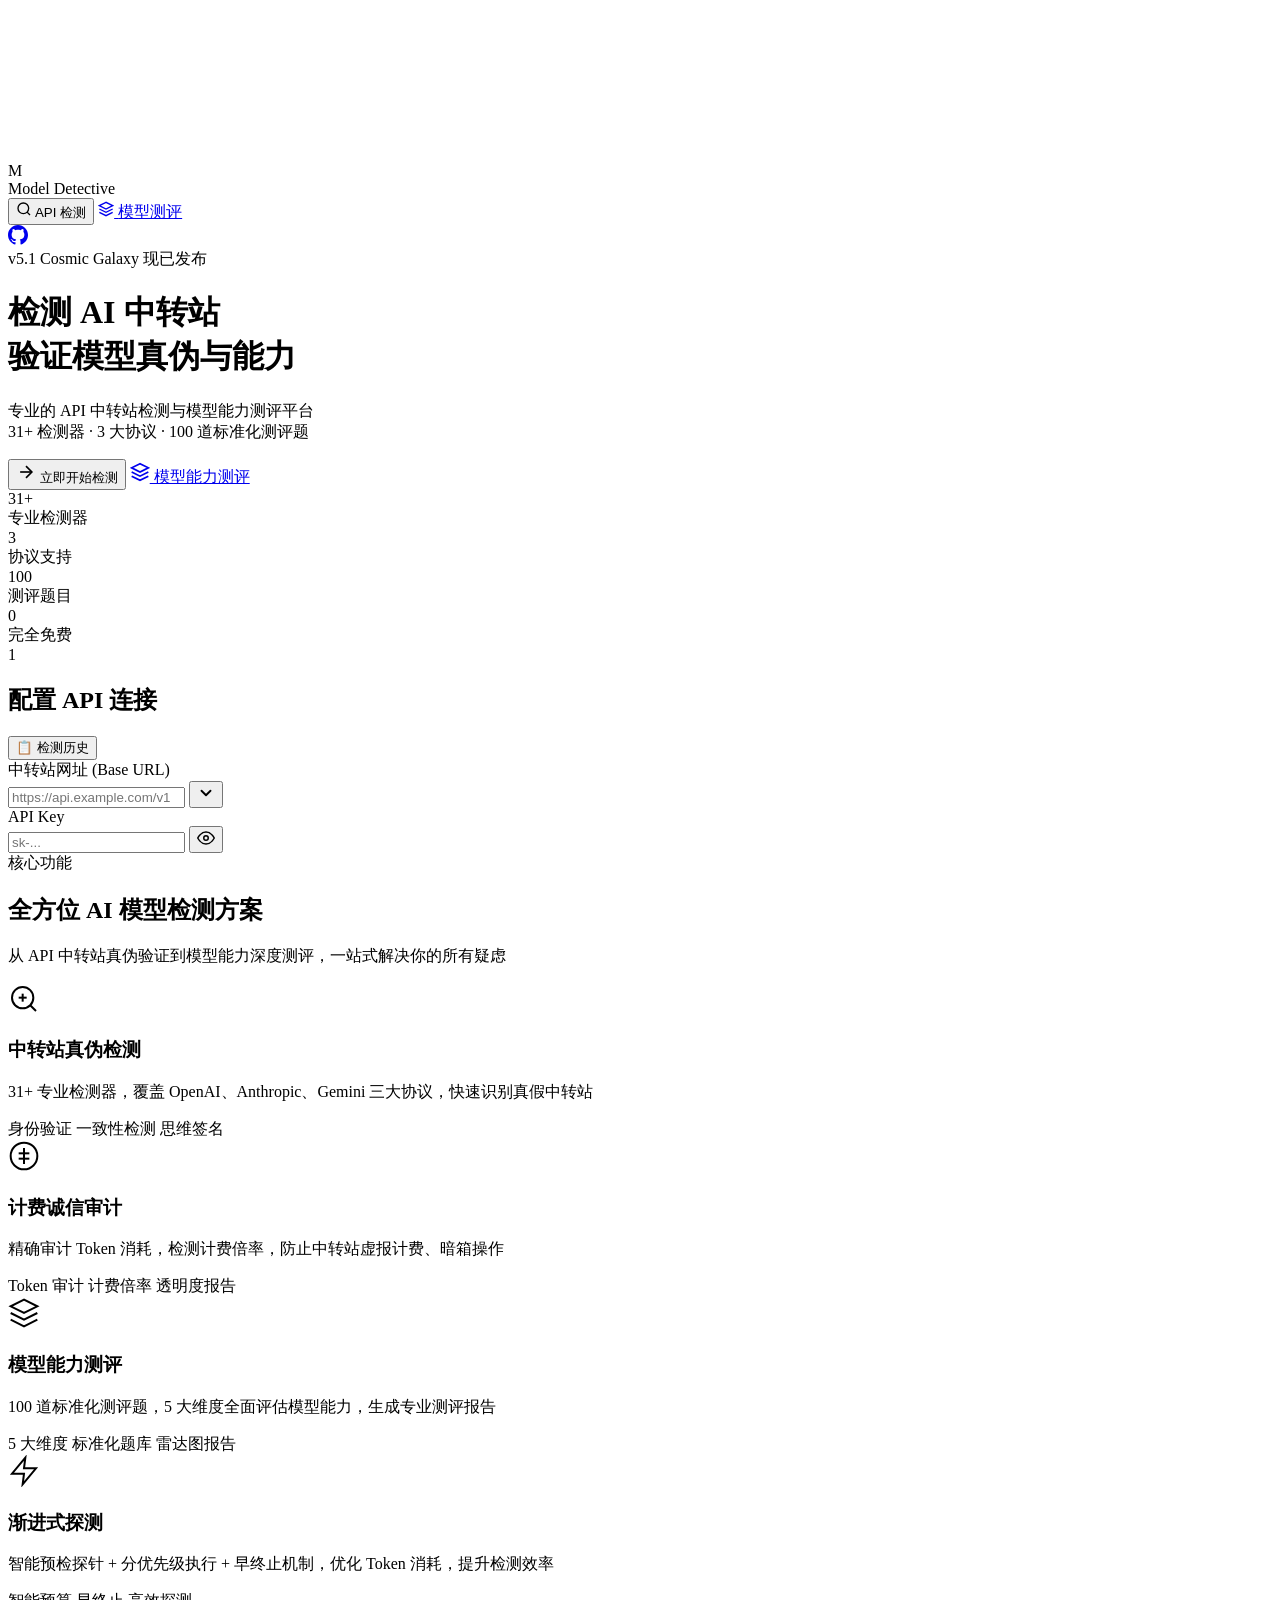
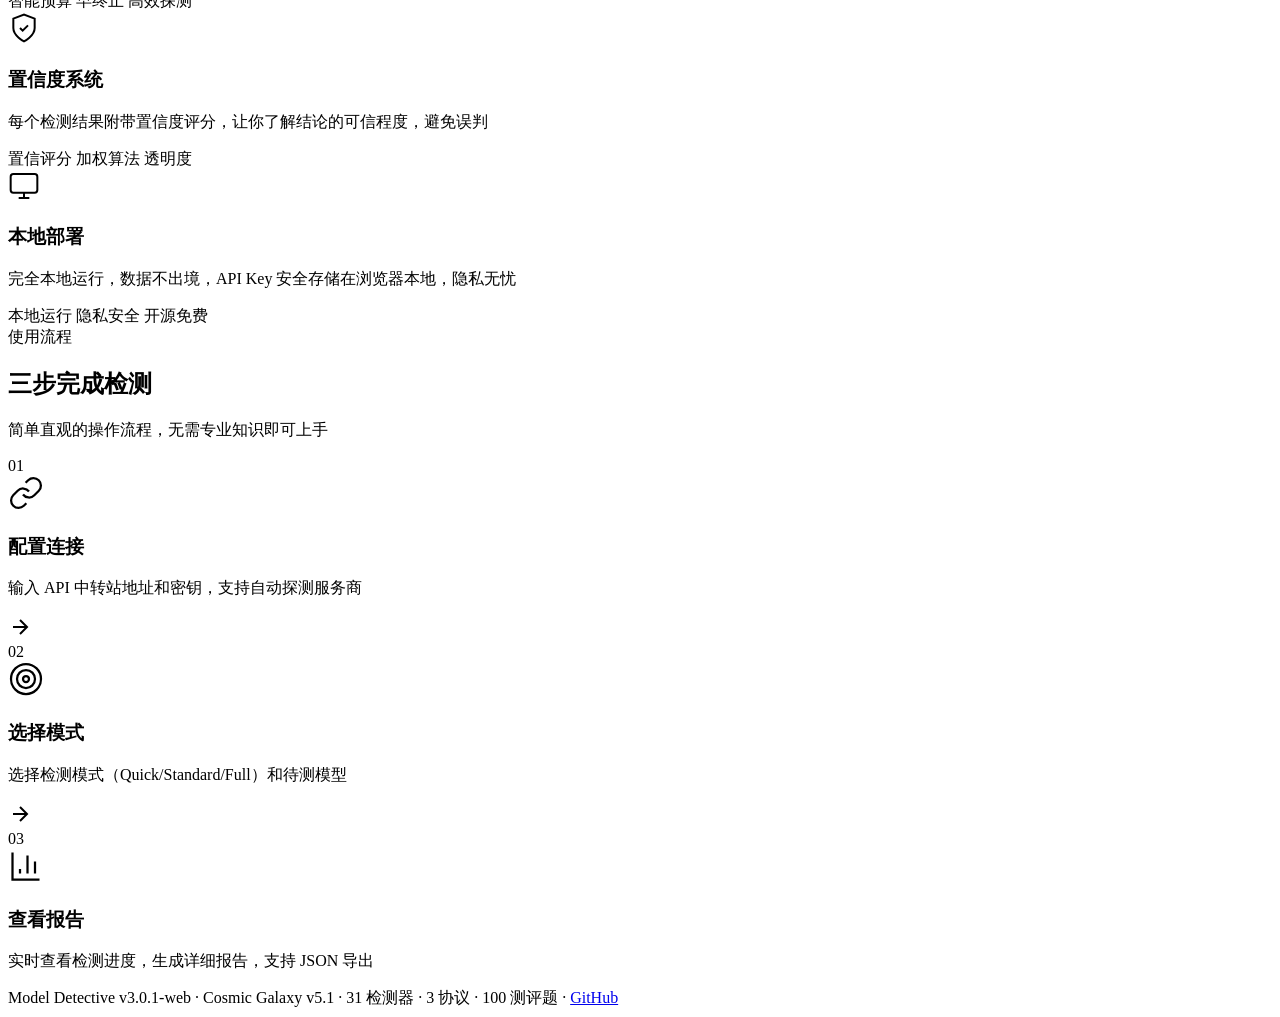
==== commit 3e0f0c42: "fix: v3.0.1 检测预算耗尽修复——缓存读取不再按全价占用预算 线上实测（Kiro 链路中转站）：2-3 个请求即耗尽 100k 预算，10/13 检测器 SKIP（已用 239583/100" ====
--- a/web/templates/index.html
+++ b/web/templates/index.html
@@ -384,7 +384,7 @@
 </div>
 
 <footer class="footer">
-    Model Detective v3.0.0-web · Cosmic Galaxy v5.1 · 31 检测器 · 3 协议 · 100 测评题 · <a href="https://github.com/Evan05-Ai/model-detective-v5" target="_blank">GitHub</a>
+    Model Detective v3.0.1-web · Cosmic Galaxy v5.1 · 31 检测器 · 3 协议 · 100 测评题 · <a href="https://github.com/Evan05-Ai/model-detective-v5" target="_blank">GitHub</a>
 </footer>
 
 </div>
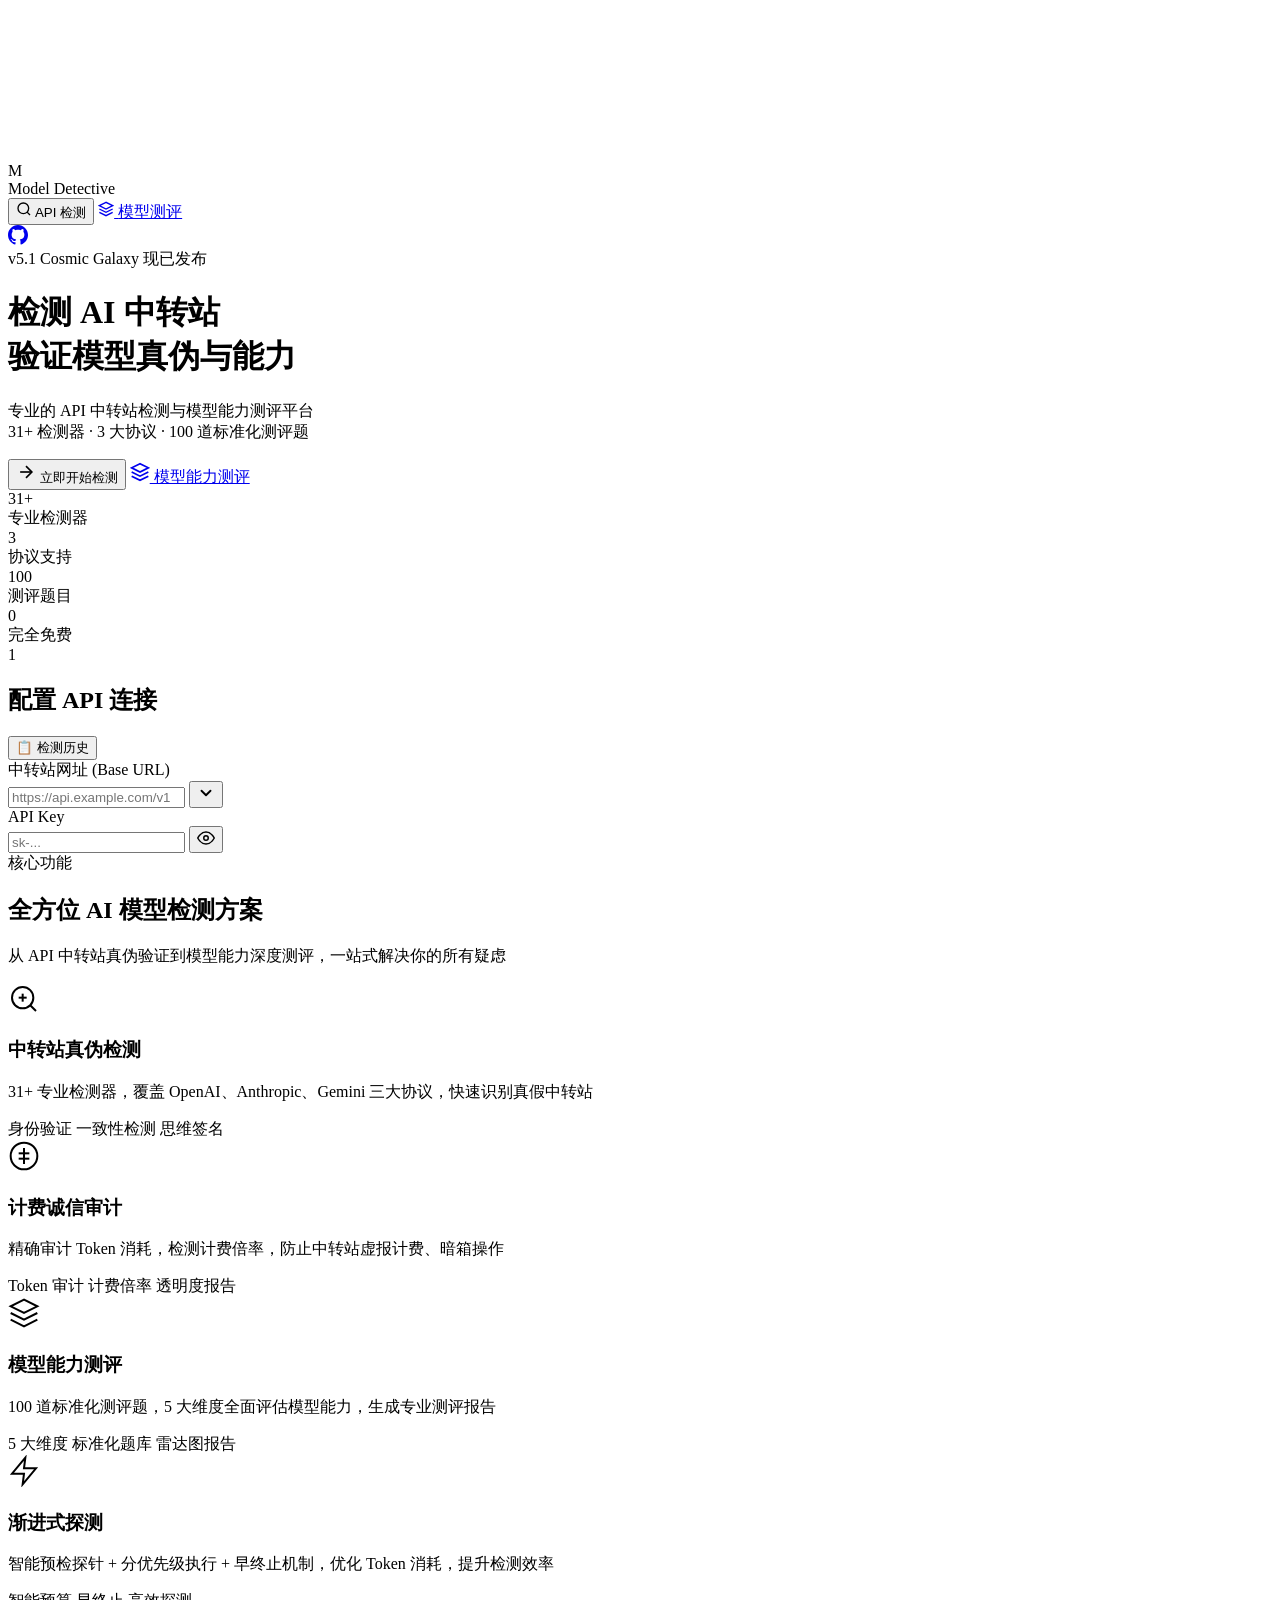
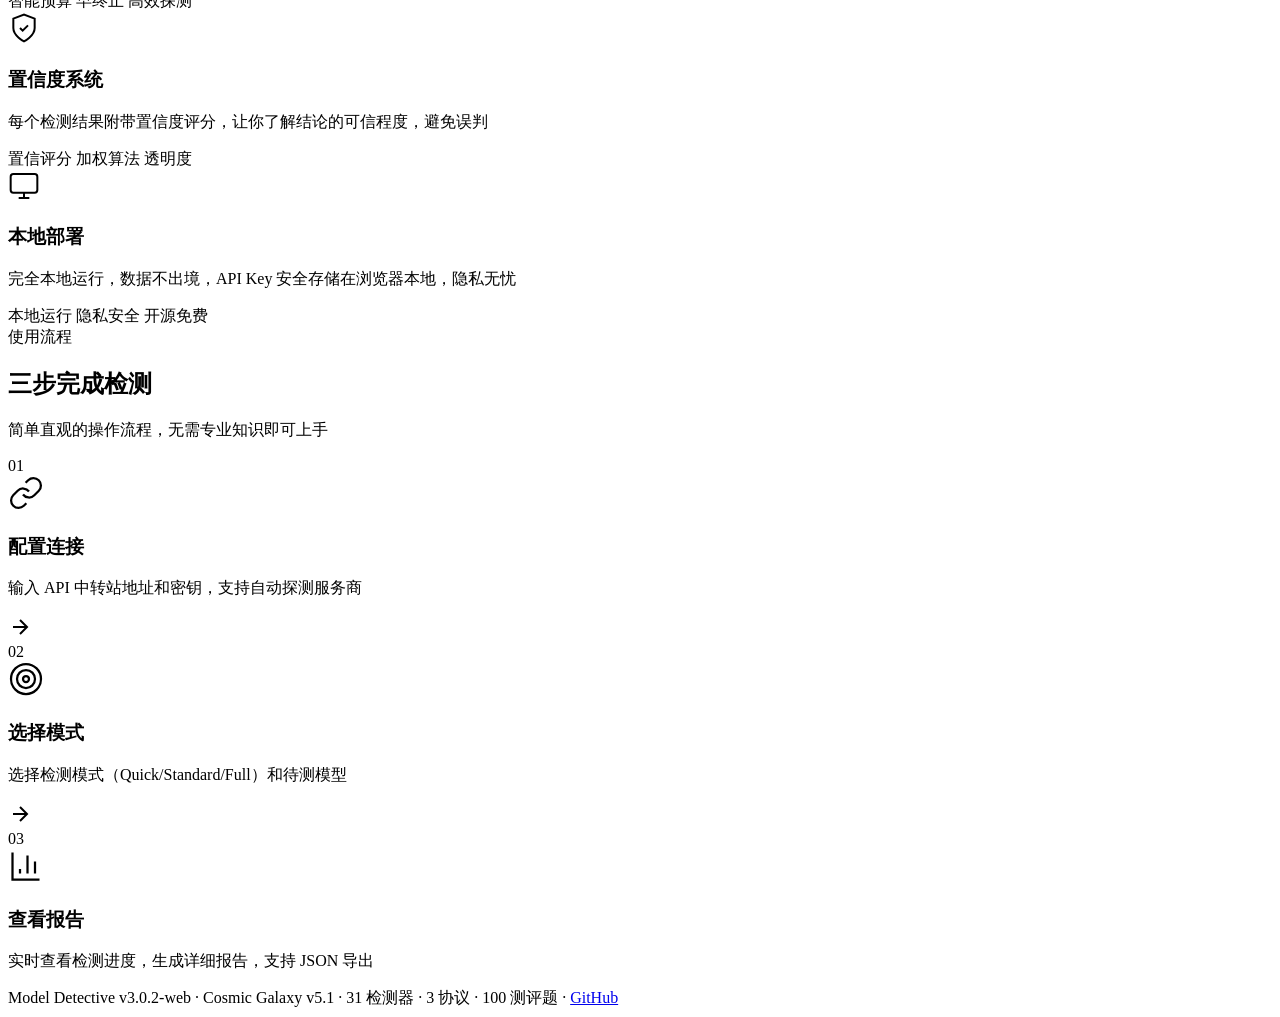
==== commit eca5b7a7: "perf: v3.0.2 降本增效纯赚批次——Standard 检测请求数 ~15→~12 零信号损失的三个优化（决策依据见 MEMORY.md，含否决记录防翻案）: - 探活/预检去重: Resol" ====
--- a/web/templates/index.html
+++ b/web/templates/index.html
@@ -384,7 +384,7 @@
 </div>
 
 <footer class="footer">
-    Model Detective v3.0.1-web · Cosmic Galaxy v5.1 · 31 检测器 · 3 协议 · 100 测评题 · <a href="https://github.com/Evan05-Ai/model-detective-v5" target="_blank">GitHub</a>
+    Model Detective v3.0.2-web · Cosmic Galaxy v5.1 · 31 检测器 · 3 协议 · 100 测评题 · <a href="https://github.com/Evan05-Ai/model-detective-v5" target="_blank">GitHub</a>
 </footer>
 
 </div>
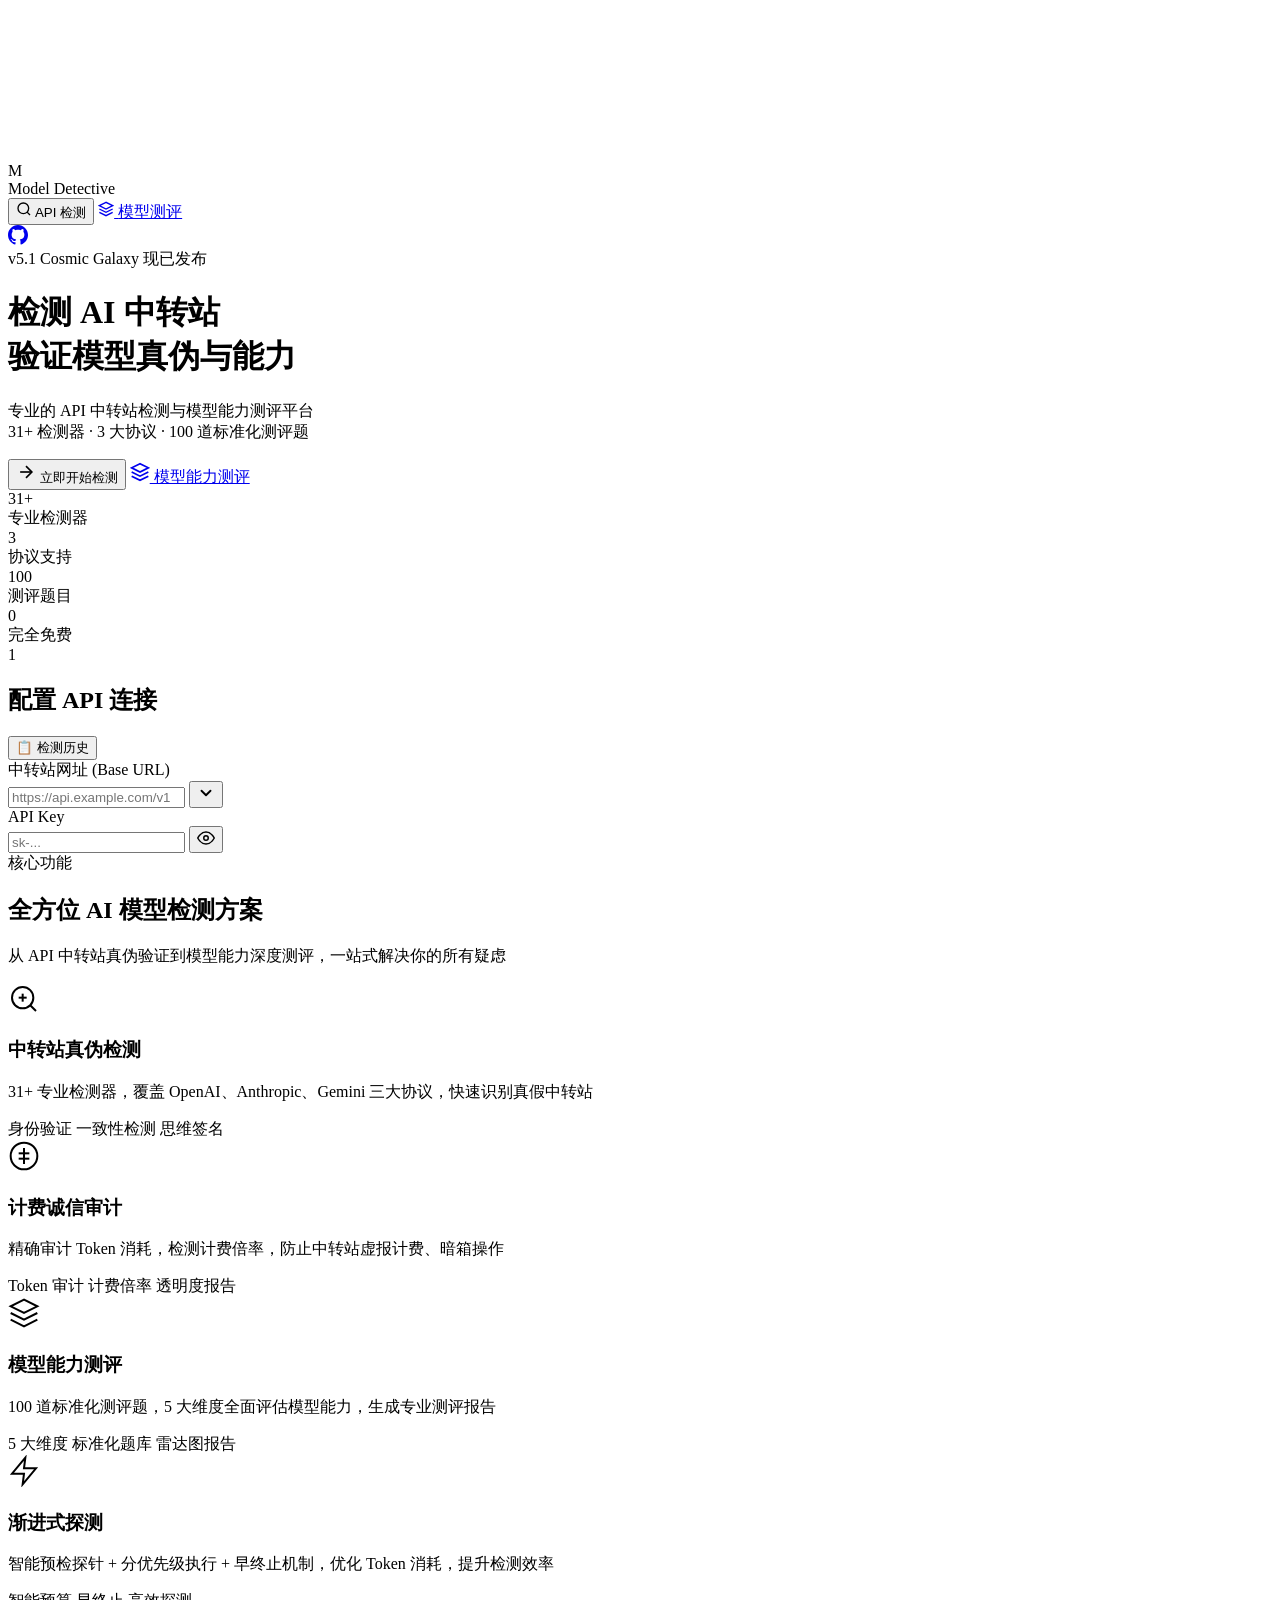
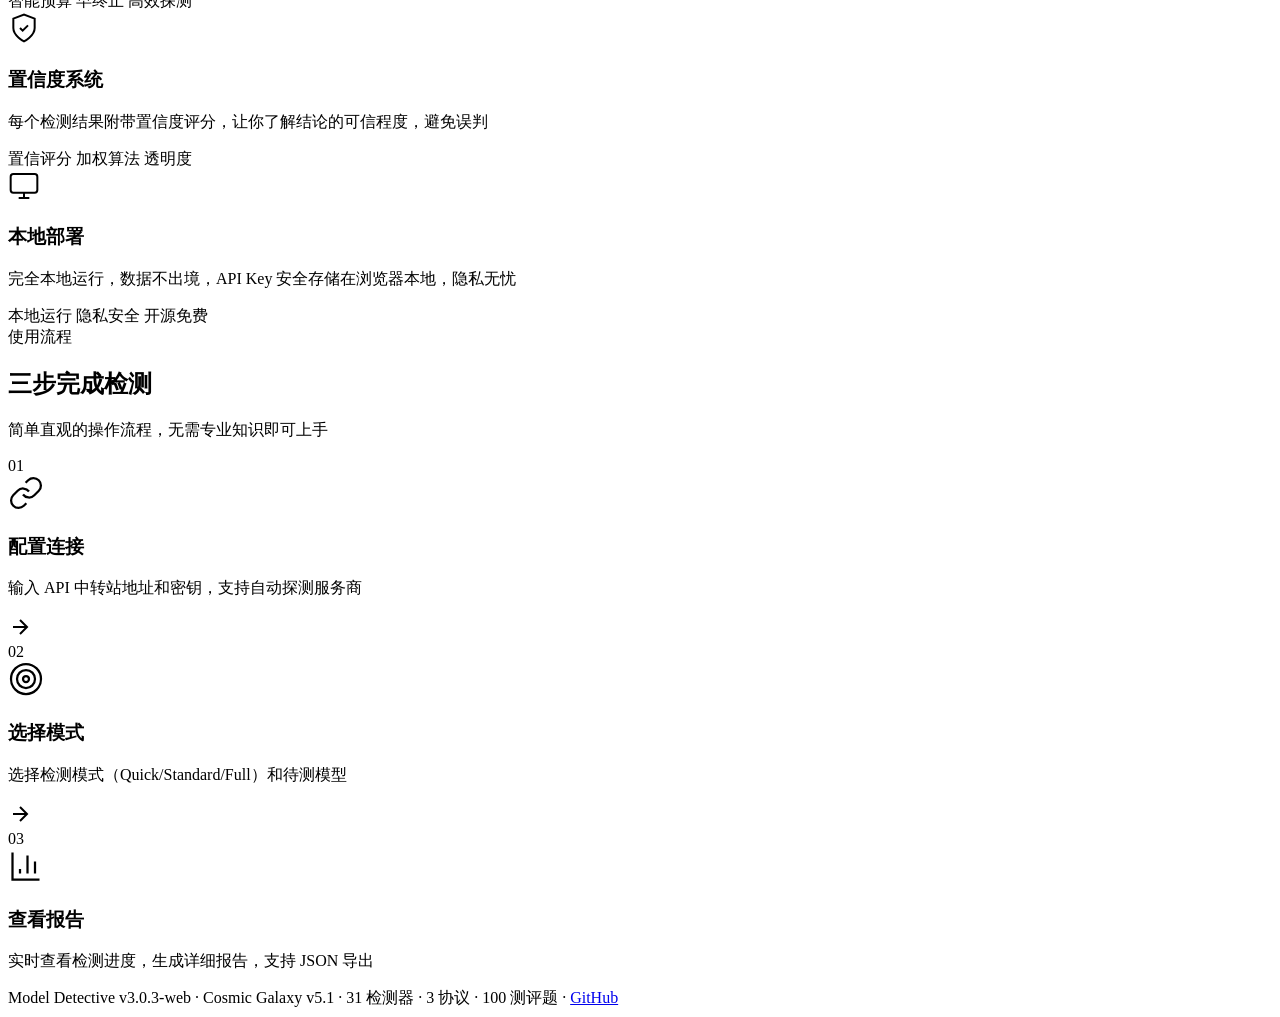
==== commit 1286f15f: "fix: v3.0.3 预算信封化——检测深度不再受中转站上报数字控制 beiluoxi.top 实测（standard）：该站以普通 input（非 cache_read）上报 ~4.8万 toke" ====
--- a/web/templates/index.html
+++ b/web/templates/index.html
@@ -384,7 +384,7 @@
 </div>
 
 <footer class="footer">
-    Model Detective v3.0.2-web · Cosmic Galaxy v5.1 · 31 检测器 · 3 协议 · 100 测评题 · <a href="https://github.com/Evan05-Ai/model-detective-v5" target="_blank">GitHub</a>
+    Model Detective v3.0.3-web · Cosmic Galaxy v5.1 · 31 检测器 · 3 协议 · 100 测评题 · <a href="https://github.com/Evan05-Ai/model-detective-v5" target="_blank">GitHub</a>
 </footer>
 
 </div>
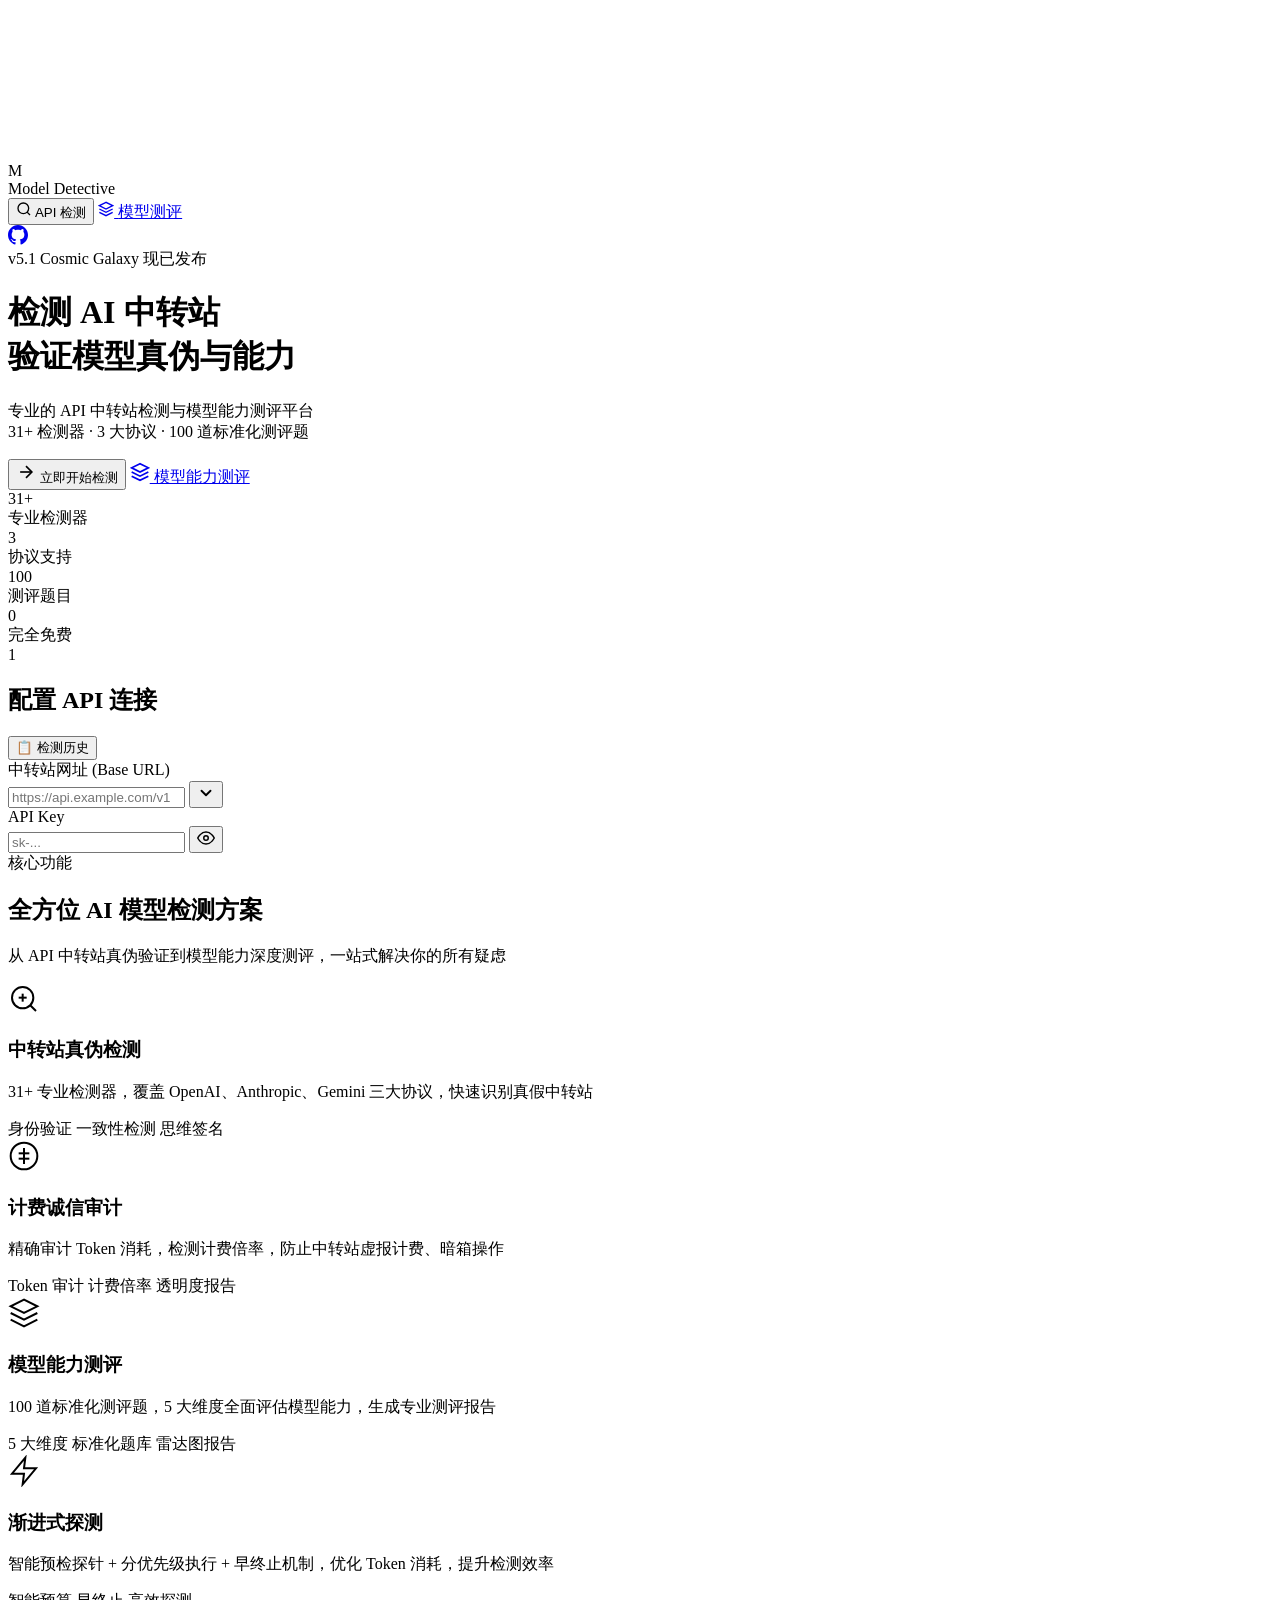
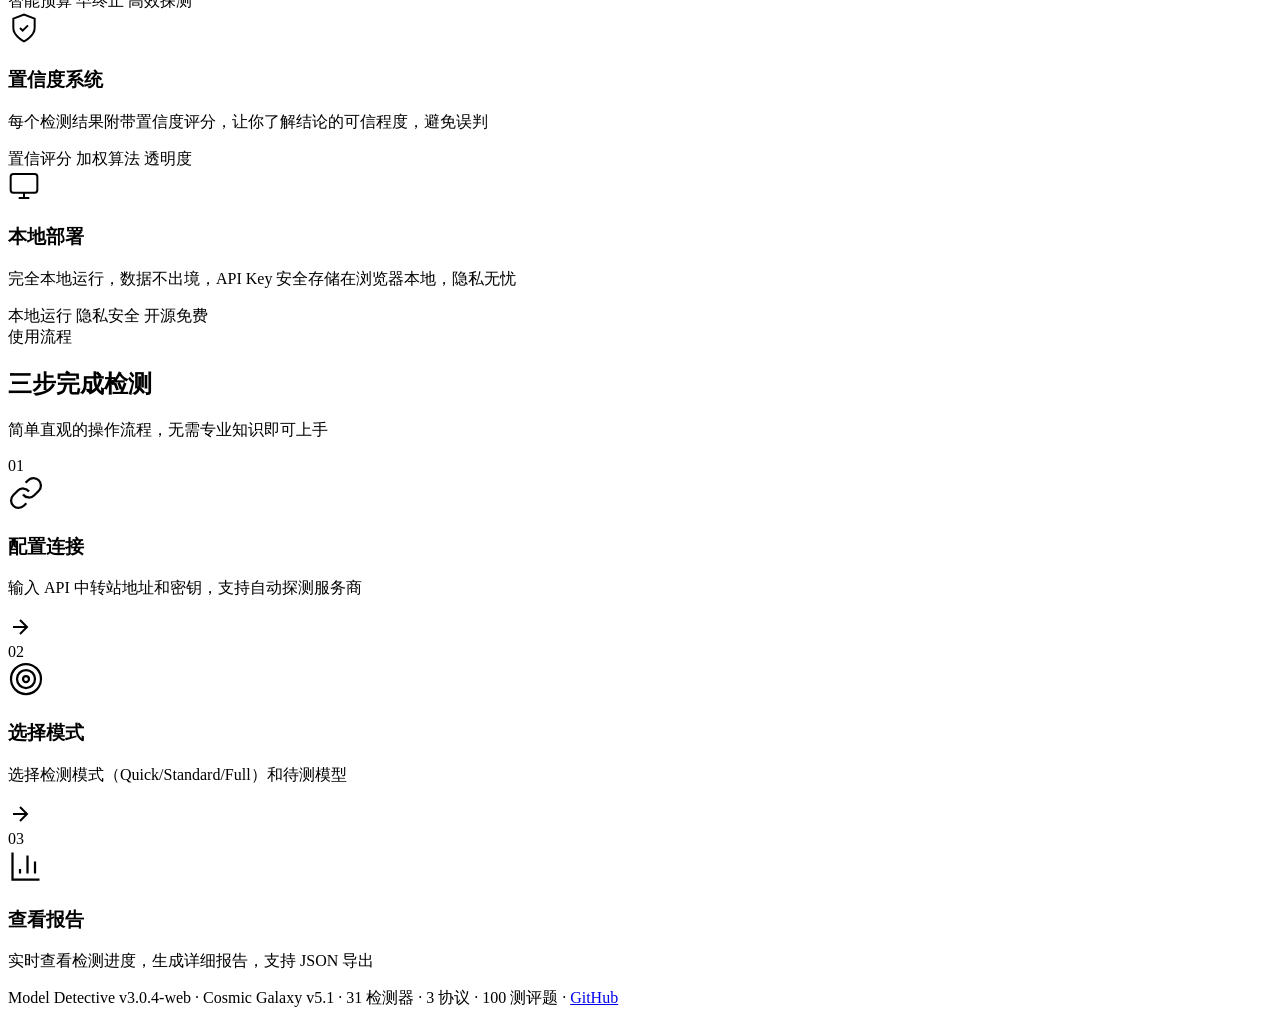
==== commit 564ff984: "fix: v3.0.4 计费审计分型修正——0.05x 倍率地面真值校准 用户实测神秘cc（14 请求全跑通，倍率 0.05x，每请求实收 ~$0.013）暴露 三处误判 + 一处排序颠倒:  - 固" ====
--- a/web/templates/index.html
+++ b/web/templates/index.html
@@ -384,7 +384,7 @@
 </div>
 
 <footer class="footer">
-    Model Detective v3.0.3-web · Cosmic Galaxy v5.1 · 31 检测器 · 3 协议 · 100 测评题 · <a href="https://github.com/Evan05-Ai/model-detective-v5" target="_blank">GitHub</a>
+    Model Detective v3.0.4-web · Cosmic Galaxy v5.1 · 31 检测器 · 3 协议 · 100 测评题 · <a href="https://github.com/Evan05-Ai/model-detective-v5" target="_blank">GitHub</a>
 </footer>
 
 </div>
